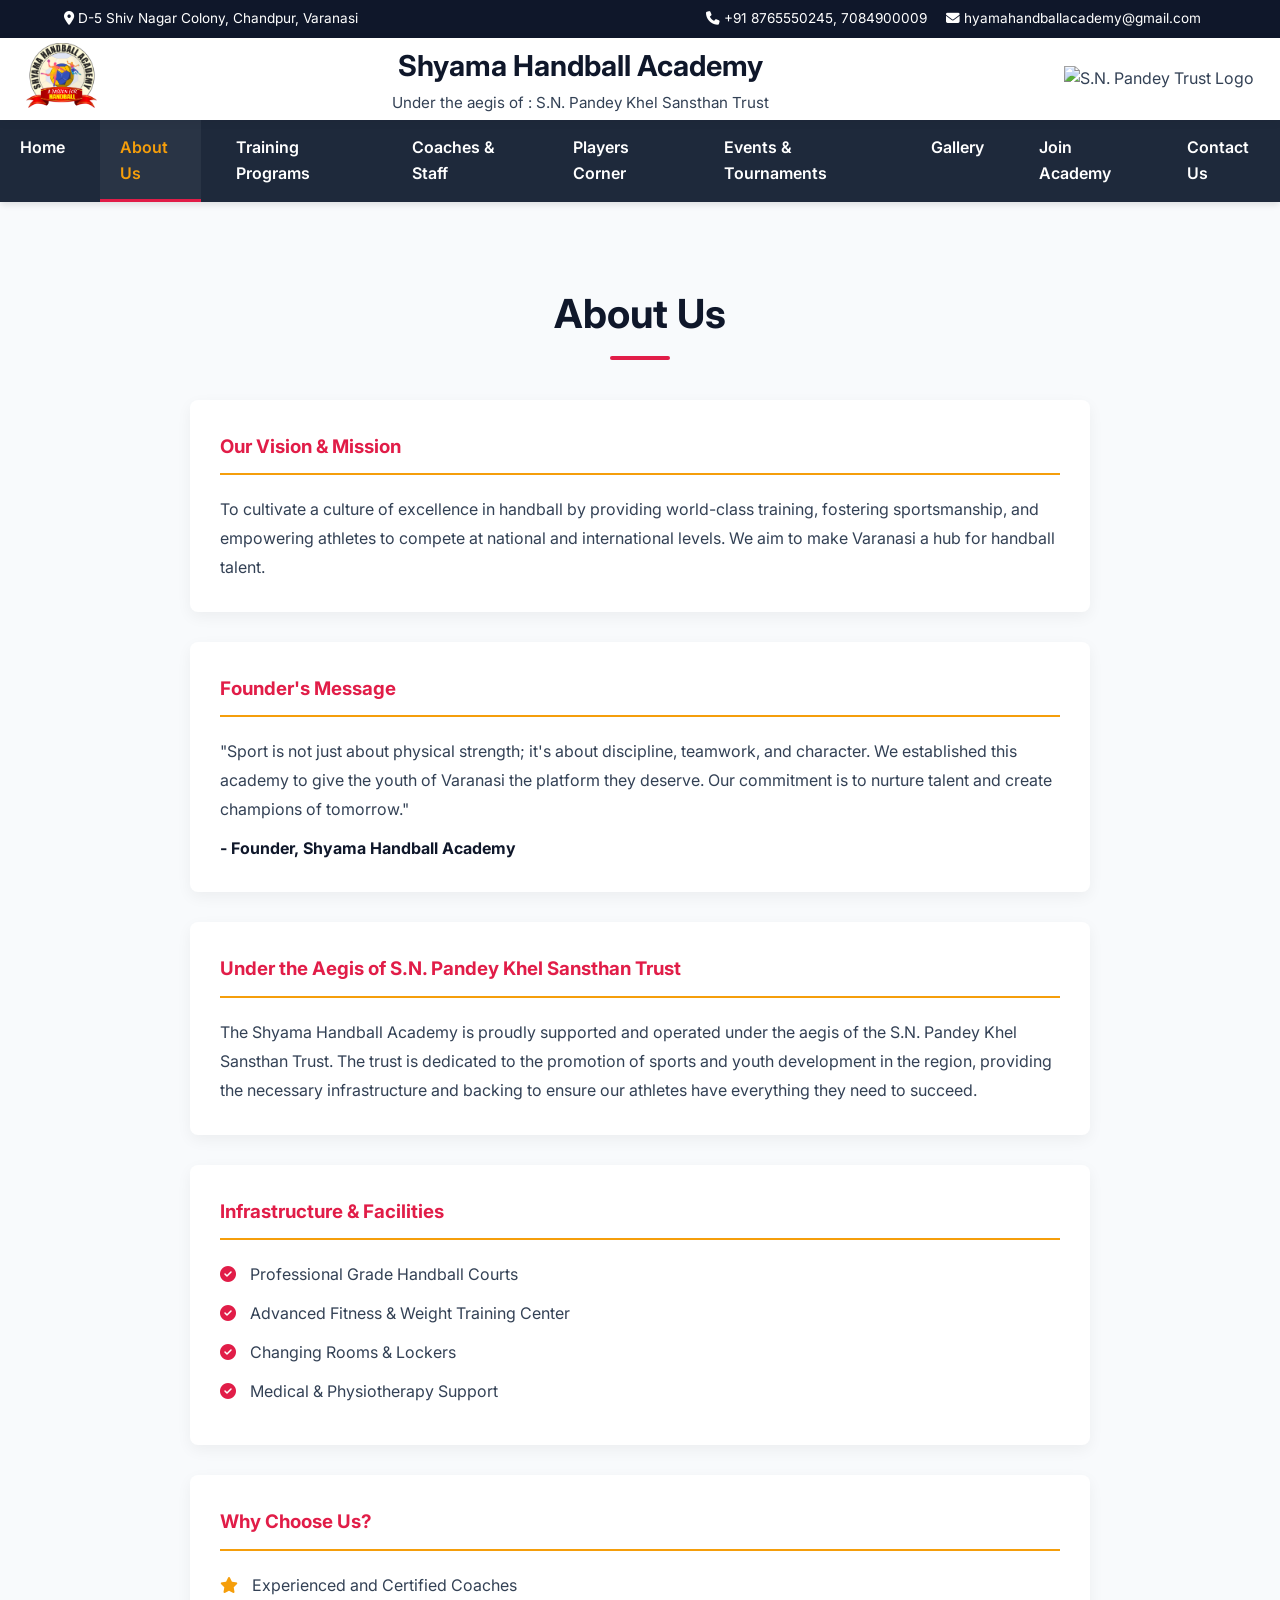
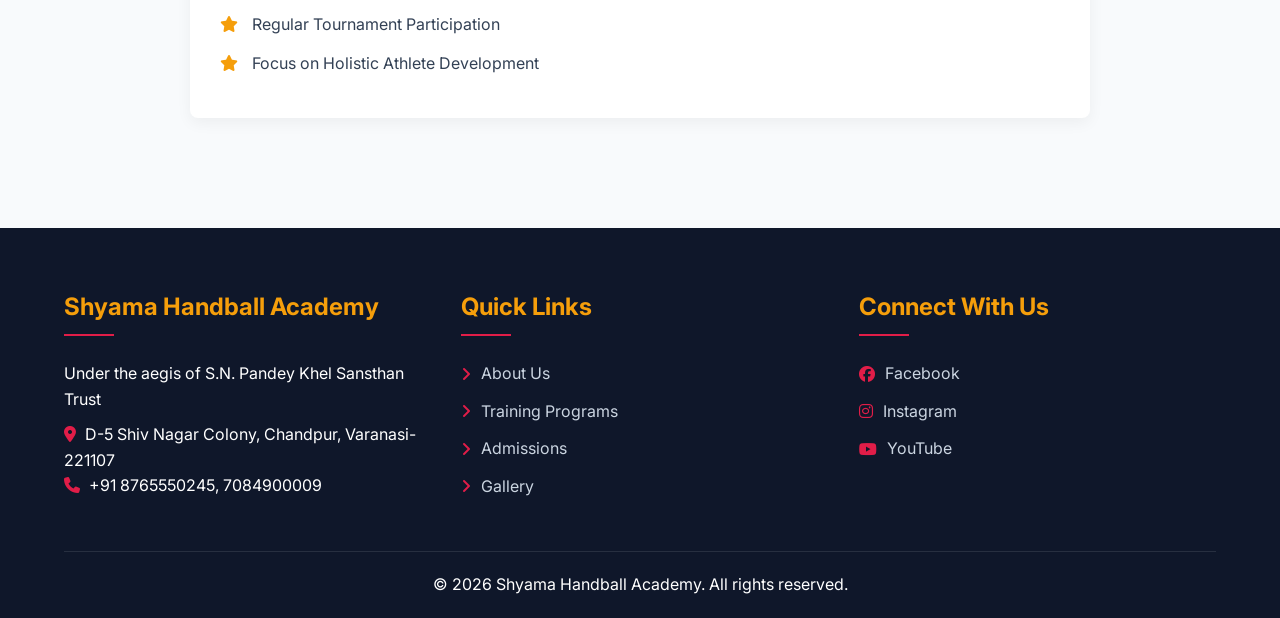
==== about.html @ 95e67dba "first commit" ====
﻿<!DOCTYPE html>
<html lang="en">
<head>
    <meta charset="UTF-8">
    <meta name="viewport" content="width=device-width, initial-scale=1.0">
    <title>Shyama Handball Academy | About Us</title>
    <link rel="stylesheet" href="css/style.css">
    <link rel="stylesheet" href="https://cdnjs.cloudflare.com/ajax/libs/font-awesome/6.4.0/css/all.min.css">
    <link rel="icon" type="image/x-icon" href="favicon.ico">
</head>
<body>
    <!-- Preloader -->
    <div id="preloader"><div class="spinner"></div></div>
    <!-- Top Bar for Contact Info -->
    <div class="top-bar">
        <div class="top-bar-left">
            <span><i class="fas fa-map-marker-alt"></i> D-5 Shiv Nagar Colony, Chandpur, Varanasi</span>
        </div>
        <div class="top-bar-right">
            <span><i class="fas fa-phone"></i> +91 8765550245, 7084900009</span>
            <span><i class="fas fa-envelope"></i> hyamahandballacademy@gmail.com</span>
        </div>
    </div>

    <!-- Header Section -->
    <header class="top-header">
        <div class="logo-left">
            <img src="Shyama Handball Academy.png" alt="Shyama Handball Academy Logo">
        </div>
        <div class="header-center">
            <h1>Shyama Handball Academy</h1>
            <p>Under the aegis of : S.N. Pandey Khel Sansthan Trust</p>
        </div>
        <div class="logo-right">
            <img src="SN Pandey Handball Khel Sansthan Logo (1).png" alt="S.N. Pandey Trust Logo">
        </div>
    </header>

    <!-- Navigation -->
    <nav class="navbar">
        <ul class="nav-links">
            <li><a href="index.html">Home</a></li>
            <li><a href="about.html" class="active">About Us</a></li>
            <li><a href="training.html">Training Programs</a></li>
            <li><a href="coaches.html">Coaches & Staff</a></li>
            <li><a href="players.html">Players Corner</a></li>
            <li><a href="events.html">Events & Tournaments</a></li>
            <li><a href="gallery.html">Gallery</a></li>
            <li><a href="join.html">Join Academy</a></li>
            <li><a href="contact.html">Contact Us</a></li>
        </ul>
    </nav>

    <!-- Page Content -->
    <section class="section">
        <h2 class="section-title">About Us</h2>
        <div class="about-content" style="max-width: 900px; margin: 0 auto; line-height: 1.8;">
            <div class="card" style="margin-bottom: 30px; text-align: left;">
                <h3 style="color: var(--secondary-color); border-bottom: 2px solid var(--accent-color); padding-bottom: 10px; margin-bottom: 20px;">Our Vision & Mission</h3>
                <p>To cultivate a culture of excellence in handball by providing world-class training, fostering sportsmanship, and empowering athletes to compete at national and international levels. We aim to make Varanasi a hub for handball talent.</p>
            </div>
            
            <div class="card" style="margin-bottom: 30px; text-align: left;">
                <h3 style="color: var(--secondary-color); border-bottom: 2px solid var(--accent-color); padding-bottom: 10px; margin-bottom: 20px;">Founder's Message</h3>
                <p>"Sport is not just about physical strength; it's about discipline, teamwork, and character. We established this academy to give the youth of Varanasi the platform they deserve. Our commitment is to nurture talent and create champions of tomorrow."</p>
                <p style="margin-top: 10px; font-weight: bold; color: var(--primary-color);">- Founder, Shyama Handball Academy</p>
            </div>

            <div class="card" style="margin-bottom: 30px; text-align: left;">
                <h3 style="color: var(--secondary-color); border-bottom: 2px solid var(--accent-color); padding-bottom: 10px; margin-bottom: 20px;">Under the Aegis of S.N. Pandey Khel Sansthan Trust</h3>
                <p>The Shyama Handball Academy is proudly supported and operated under the aegis of the S.N. Pandey Khel Sansthan Trust. The trust is dedicated to the promotion of sports and youth development in the region, providing the necessary infrastructure and backing to ensure our athletes have everything they need to succeed.</p>
            </div>

            <div class="card" style="margin-bottom: 30px; text-align: left;">
                <h3 style="color: var(--secondary-color); border-bottom: 2px solid var(--accent-color); padding-bottom: 10px; margin-bottom: 20px;">Infrastructure & Facilities</h3>
                <ul style="list-style-type: none; padding-left: 0;">
                    <li style="margin-bottom: 10px;"><i class="fas fa-check-circle" style="color: var(--secondary-color); margin-right: 10px;"></i> Professional Grade Handball Courts</li>
                    <li style="margin-bottom: 10px;"><i class="fas fa-check-circle" style="color: var(--secondary-color); margin-right: 10px;"></i> Advanced Fitness & Weight Training Center</li>
                    <li style="margin-bottom: 10px;"><i class="fas fa-check-circle" style="color: var(--secondary-color); margin-right: 10px;"></i> Changing Rooms & Lockers</li>
                    <li style="margin-bottom: 10px;"><i class="fas fa-check-circle" style="color: var(--secondary-color); margin-right: 10px;"></i> Medical & Physiotherapy Support</li>
                </ul>
            </div>

            <div class="card" style="margin-bottom: 30px; text-align: left;">
                <h3 style="color: var(--secondary-color); border-bottom: 2px solid var(--accent-color); padding-bottom: 10px; margin-bottom: 20px;">Why Choose Us?</h3>
                <ul style="list-style-type: none; padding-left: 0;">
                    <li style="margin-bottom: 10px;"><i class="fas fa-star" style="color: var(--accent-color); margin-right: 10px;"></i> Experienced and Certified Coaches</li>
                    <li style="margin-bottom: 10px;"><i class="fas fa-star" style="color: var(--accent-color); margin-right: 10px;"></i> Regular Tournament Participation</li>
                    <li style="margin-bottom: 10px;"><i class="fas fa-star" style="color: var(--accent-color); margin-right: 10px;"></i> Focus on Holistic Athlete Development</li>
                </ul>
            </div>
        </div>
    </section>

    <!-- Footer -->
    <footer>
        <div class="footer-content">
            <div class="footer-col">
                <h4>Shyama Handball Academy</h4>
                <p style="margin-bottom: 10px;">Under the aegis of S.N. Pandey Khel Sansthan Trust</p>
                <p><i class="fas fa-map-marker-alt" style="margin-right: 5px; color: var(--secondary-color);"></i> D-5 Shiv Nagar Colony, Chandpur, Varanasi-221107</p>
                <p><i class="fas fa-phone" style="margin-right: 5px; color: var(--secondary-color);"></i> +91 8765550245, 7084900009</p>
            </div>
            <div class="footer-col">
                <h4>Quick Links</h4>
                <ul>
                    <li><a href="about.html"><i class="fas fa-angle-right"></i> About Us</a></li>
                    <li><a href="training.html"><i class="fas fa-angle-right"></i> Training Programs</a></li>
                    <li><a href="join.html"><i class="fas fa-angle-right"></i> Admissions</a></li>
                    <li><a href="gallery.html"><i class="fas fa-angle-right"></i> Gallery</a></li>
                </ul>
            </div>
            <div class="footer-col">
                <h4>Connect With Us</h4>
                <ul>
                    <li><a href="#"><i class="fab fa-facebook"></i> Facebook</a></li>
                    <li><a href="#"><i class="fab fa-instagram"></i> Instagram</a></li>
                    <li><a href="#"><i class="fab fa-youtube"></i> YouTube</a></li>
                </ul>
            </div>
        </div>
        <div class="footer-bottom">
            <p>&copy; 2026 Shyama Handball Academy. All rights reserved.</p>
        </div>
    </footer>

    <script src="js/main.js"></script>
</body>
</html>
---- css/style.css ----
@import url('https://fonts.googleapis.com/css2?family=Inter:wght@300;400;600;700&display=swap');

:root {
    --primary-color: #0f172a; /* Deep Blue */
    --secondary-color: #e11d48; /* Energetic Red */
    --accent-color: #f59e0b; /* Orange/Yellow accent */
    --text-color: #334155;
    --light-bg: #f8fafc;
    --white: #ffffff;
    --border-radius: 8px;
    --transition: all 0.3s ease;
}

* {
    margin: 0;
    padding: 0;
    box-sizing: border-box;
}

body, html {
    font-family: 'Inter', sans-serif;
    color: var(--text-color);
    background-color: var(--light-bg);
    line-height: 1.6;
    overflow-x: clip; /* clip prevents horizontal scroll but doesn't break position: sticky! */
    width: 100%;
}

a {
    text-decoration: none;
    color: inherit;
    transition: var(--transition);
}

ul {
    list-style: none;
}

/* Preloader */
#preloader {
    position: fixed;
    top: 0;
    left: 0;
    width: 100%;
    height: 100%;
    background-color: var(--white);
    z-index: 999999;
    display: flex;
    justify-content: center;
    align-items: center;
    transition: opacity 0.5s ease, visibility 0.5s ease;
}

.spinner {
    width: 50px;
    height: 50px;
    border: 5px solid rgba(15, 23, 42, 0.1);
    border-left-color: var(--secondary-color);
    border-radius: 50%;
    animation: spin 1s linear infinite;
}

@keyframes spin {
    to { transform: rotate(360deg); }
}

body.loaded #preloader {
    opacity: 0;
    visibility: hidden;
}

/* Top Bar */
.top-bar {
    background-color: var(--primary-color);
    color: var(--white);
    padding: 8px 5%;
    display: flex;
    justify-content: space-between;
    font-size: 0.85rem;
}

.top-bar-left span, .top-bar-right span {
    margin-right: 15px;
}

/* Header Styles */
.top-header {
    background-color: var(--white);
    padding: 5px 2%;
    display: flex;
    justify-content: space-between;
    align-items: center;
    box-shadow: 0 2px 10px rgba(0,0,0,0.05);
    position: sticky;
    top: 0;
    z-index: 1002;
}

.logo-left img, .logo-right img {
    height: 65px;
    width: auto;
    object-fit: contain;
}

.header-center {
    text-align: center;
    flex-grow: 1;
    padding: 0 10px;
}

.header-center h1 {
    color: var(--primary-color);
    font-size: 1.8rem;
    margin-bottom: 2px;
    font-weight: 700;
}

.header-center p {
    color: var(--text-color);
    font-size: 0.95rem;
    font-weight: 400;
}

/* Navigation */
.navbar {
    background-color: #1e293b;
    position: sticky;
    top: var(--header-height, 75px);
    z-index: 1001;
    box-shadow: 0 4px 6px -1px rgba(0, 0, 0, 0.1);
}

.nav-links {
    display: flex;
    justify-content: center;
    gap: 15px;
    padding: 0;
    margin: 0;
}

.nav-links li {
    list-style: none;
}

.nav-links li a {
    display: block;
    color: var(--white);
    font-weight: 600;
    padding: 15px 20px;
    border-radius: 0;
    position: relative;
}

.nav-links li a::after {
    content: '';
    position: absolute;
    width: 0;
    height: 3px;
    bottom: 0;
    left: 0;
    background-color: var(--secondary-color);
    transition: width 0.3s ease;
}

.nav-links li a:hover::after, .nav-links li a.active::after {
    width: 100%;
}

.nav-links li a:hover, .nav-links li a.active {
    background-color: rgba(255,255,255,0.05);
    color: var(--accent-color);
}

/* Mobile Menu Toggle */
.mobile-menu-btn {
    display: none;
    color: white;
    font-size: 1.5rem;
    cursor: pointer;
    padding: 15px;
}

.close-menu {
    display: none;
}

/* Menu Overlay */
.menu-overlay {
    position: fixed;
    top: 0;
    left: 0;
    width: 100%;
    height: 100vh;
    background-color: rgba(0, 0, 0, 0.6);
    z-index: 1001; /* Above top-header, below navbar */
    opacity: 0;
    visibility: hidden;
    transition: all 0.3s ease;
    backdrop-filter: blur(3px);
}

.menu-overlay.active {
    opacity: 1;
    visibility: visible;
}

/* Hero Section */
/* Hero Section */
.hero {
    min-height: 70vh;
    background: linear-gradient(rgba(15, 23, 42, 0.8), rgba(15, 23, 42, 0.8)), url('../assets/hero_banner_wide.png');
    background-position: center center;
    background-size: cover;
    background-repeat: no-repeat;
    display: flex;
    align-items: center;
    justify-content: center;
    text-align: center;
    color: var(--white);
    padding: 60px 2%;
}

.hero-content {
    max-width: 800px;
    animation: fadeInUp 1s ease;
}

.hero-content h2 {
    font-size: 3.5rem;
    font-weight: 800;
    margin-bottom: 20px;
    letter-spacing: -1px;
    line-height: 1.2;
}

.hero-content p {
    font-size: 1.2rem;
    margin-bottom: 30px;
    opacity: 0.9;
}

.btn {
    display: inline-block;
    padding: 12px 30px;
    background-color: var(--secondary-color);
    color: var(--white);
    border-radius: 50px;
    font-weight: 600;
    text-transform: uppercase;
    letter-spacing: 1px;
    box-shadow: 0 4px 15px rgba(225, 29, 72, 0.4);
    animation: fadeInUp 1.4s ease;
}

.btn:hover {
    background-color: #be123c;
    transform: translateY(-3px);
    box-shadow: 0 6px 20px rgba(225, 29, 72, 0.6);
}

/* Sections General */
.section {
    padding: 80px 5%;
}

.section-title {
    text-align: center;
    font-size: 2.5rem;
    color: var(--primary-color);
    margin-bottom: 40px;
    position: relative;
}

.section-title::after {
    content: '';
    display: block;
    width: 60px;
    height: 4px;
    background-color: var(--secondary-color);
    margin: 10px auto 0;
    border-radius: 2px;
}

/* Grid Layouts */
.grid-3 {
    display: grid;
    grid-template-columns: repeat(auto-fit, minmax(300px, 1fr));
    gap: 30px;
}

/* Cards */
.card {
    background: var(--white);
    padding: 30px;
    border-radius: var(--border-radius);
    box-shadow: 0 5px 15px rgba(0,0,0,0.05);
    text-align: center;
    transition: var(--transition);
}

.card:hover {
    transform: translateY(-10px);
    box-shadow: 0 15px 30px rgba(0,0,0,0.1);
}

.card-icon {
    font-size: 3rem;
    color: var(--secondary-color);
    margin-bottom: 20px;
}

.card h3 {
    color: var(--primary-color);
    margin-bottom: 15px;
}

/* Image Cards (for Training & Achievements) */
.card-image-container {
    width: 100%;
    height: 200px;
    overflow: hidden;
    border-radius: 10px;
    margin-bottom: 20px;
}
.card-img {
    width: 100%;
    height: 100%;
    object-fit: cover;
    transition: transform 0.3s ease;
}
.card:hover .card-img {
    transform: scale(1.05);
}

/* Coaches Section */
.coach-card {
    background: var(--white);
    border-radius: 15px;
    padding: 30px;
    text-align: center;
    box-shadow: 0 10px 30px rgba(0,0,0,0.05);
    transition: transform 0.3s ease;
}
.coach-card:hover {
    transform: translateY(-10px);
}
.coach-img {
    width: 120px;
    height: 120px;
    border-radius: 50%;
    object-fit: cover;
    margin: 0 auto 20px;
    border: 3px solid var(--secondary-color);
}
.coach-card h3 {
    margin-bottom: 5px;
    color: var(--primary-color);
}
.coach-card p.role {
    color: var(--secondary-color);
    font-weight: 600;
    margin-bottom: 15px;
}

/* Carousel Wrapper & Buttons */
.carousel-wrapper {
    position: relative;
    max-width: 1200px;
    margin: 0 auto;
}
.carousel-btn {
    position: absolute;
    top: 50%;
    transform: translateY(-50%);
    background: #0f172a;
    color: white;
    border: none;
    width: 35px;
    height: 35px;
    border-radius: 50%;
    font-size: 1rem;
    cursor: pointer;
    z-index: 10;
    box-shadow: 0 4px 10px rgba(0,0,0,0.5);
    display: flex;
    align-items: center;
    justify-content: center;
    transition: background 0.3s ease;
}
.carousel-btn:hover {
    background: var(--primary-color);
}
.left-btn { left: -10px; }
.right-btn { right: -10px; }

/* Scroll Snap Sliders (Gallery & Testimonials) */
.slider-container {
    display: flex;
    overflow-x: auto;
    scroll-snap-type: x mandatory;
    gap: 20px;
    padding: 20px 5px 20px;
    scrollbar-width: none; /* Hide standard scrollbar */
    scroll-behavior: smooth;
}
.slider-container::-webkit-scrollbar {
    display: none;
}

/* Carousel Dots indicator */
.carousel-dots {
    display: flex;
    justify-content: center;
    gap: 10px;
    margin-top: 15px;
}
.dot {
    width: 30px;
    height: 6px;
    background: rgba(15, 23, 42, 0.2);
    border-radius: 3px;
    cursor: pointer;
    transition: background 0.3s ease, transform 0.2s ease;
}
.dot:hover {
    background: rgba(15, 23, 42, 0.5);
}
.dot.active {
    background: var(--secondary-color);
    transform: scaleY(1.2);
}

.gallery-item {
    flex: 0 0 80%;
    max-width: 400px;
    scroll-snap-align: center;
    border-radius: 15px;
    overflow: hidden;
    box-shadow: 0 10px 20px rgba(0,0,0,0.1);
    position: relative;
}
.gallery-item img {
    width: 100%;
    height: 250px;
    object-fit: cover;
    display: block;
    transition: transform 0.3s ease;
}
.gallery-item:hover img {
    transform: scale(1.05);
}
.gallery-caption {
    position: absolute;
    bottom: 0;
    left: 0;
    width: 100%;
    background: linear-gradient(transparent, rgba(15,23,42,0.9));
    color: white;
    padding: 30px 20px 20px;
    font-size: 1.5rem;
    font-weight: bold;
    text-align: center;
}

.testimonial-card {
    flex: 0 0 85%;
    max-width: 450px;
    scroll-snap-align: center;
    background: rgba(255,255,255,0.05);
    border: 1px solid rgba(255,255,255,0.1);
    border-radius: 15px;
    padding: 30px;
    text-align: left;
    backdrop-filter: blur(10px);
}
.testimonial-header {
    display: flex;
    align-items: center;
    gap: 15px;
    margin-bottom: 20px;
}
.testimonial-img {
    width: 60px;
    height: 60px;
    border-radius: 50%;
    object-fit: cover;
    border: 2px solid var(--accent-color);
}
.testimonial-author h4 {
    color: var(--accent-color);
    margin: 0;
    font-size: 1.1rem;
}
.testimonial-author span {
    color: #cbd5e1;
    font-size: 0.9rem;
}
.testimonial-card p {
    font-style: italic;
    color: var(--white);
    line-height: 1.6;
}

/* Footer */
footer {
    background-color: var(--primary-color);
    color: var(--white);
    padding: 60px 5% 20px;
    position: relative;
    overflow: hidden;
}

.footer-content {
    display: grid;
    grid-template-columns: repeat(auto-fit, minmax(250px, 1fr));
    gap: 40px;
    margin-bottom: 40px;
    position: relative;
    z-index: 2;
}

.footer-col h4 {
    font-size: 1.5rem;
    margin-bottom: 25px;
    color: var(--accent-color);
    position: relative;
    padding-bottom: 10px;
}

.footer-col h4::after {
    content: '';
    position: absolute;
    left: 0;
    bottom: 0;
    width: 50px;
    height: 2px;
    background-color: var(--secondary-color);
}

.footer-col ul li {
    margin-bottom: 12px;
    transition: transform 0.3s ease;
}

.footer-col ul li:hover {
    transform: translateX(5px);
}

.footer-col ul li a {
    color: #cbd5e1;
    display: flex;
    align-items: center;
}

.footer-col ul li a i {
    margin-right: 10px;
    color: var(--secondary-color);
}

.footer-col ul li a:hover {
    color: var(--white);
}

.footer-bottom {
    text-align: center;
    padding-top: 20px;
    border-top: 1px solid rgba(255,255,255,0.1);
    position: relative;
    z-index: 2;
}

/* Sponsors Section */
.sponsors-section {
    background-color: var(--white);
    text-align: center;
}
.sponsors-grid {
    display: flex;
    justify-content: center;
    align-items: center;
    flex-wrap: wrap;
    gap: 50px;
    margin-top: 20px;
}
.sponsor-logo {
    opacity: 0.5;
    transition: all 0.3s ease;
    filter: grayscale(100%);
    cursor: pointer;
}
.sponsor-logo:hover {
    opacity: 1;
    filter: grayscale(0%);
    transform: scale(1.1);
}
.logo-text {
    font-size: 2.2rem;
    font-weight: 900;
    color: #64748b;
    letter-spacing: 2px;
    text-transform: uppercase;
}
.logo-text.kempa { font-family: 'Arial Black', sans-serif; }
.logo-text.molten { font-family: 'Arial', sans-serif; letter-spacing: 0px; text-transform: lowercase; font-weight: bold; }
.logo-text.hummel { font-family: 'Trebuchet MS', sans-serif; letter-spacing: 1px; }
.logo-text.asics { font-family: 'Impact', sans-serif; font-style: italic; letter-spacing: 3px; }
.logo-text.decathlon { font-family: 'Arial', sans-serif; font-weight: 900; letter-spacing: -1px; }

/* Animations */
@keyframes fadeInUp {
    from {
        opacity: 0;
        transform: translateY(30px);
    }
    to {
        opacity: 1;
        transform: translateY(0);
    }
}

/* Responsive */
@media (max-width: 992px) {
    .top-bar {
        flex-direction: column;
        align-items: center;
        text-align: center;
        gap: 5px;
    }
    
    .hero-container {
        flex-direction: column;
        text-align: center;
    }
    
    .hero-text {
        text-align: center;
    }
    
    .hero-text h2 {
        font-size: 2.5rem;
    }
}

@media (max-width: 768px) {
    .top-header {
        flex-direction: row;
        align-items: center;
        padding: 5px 2%;
    }
    .header-center {
        margin: 0;
        padding: 0 5px;
    }
    .header-center h1 {
        font-size: 1.1rem;
    }
    .header-center p {
        font-size: 0.75rem;
    }
    .logo-left img, .logo-right img {
        height: 40px;
    }
    .navbar {
        display: flex;
        justify-content: flex-end;
    }
    .mobile-menu-btn {
        display: block;
    }
    .nav-links {
        position: fixed; /* Fixed relative to viewport to avoid scroll */
        top: 0;
        right: -280px; /* Match width to hide */
        left: auto;
        width: 280px; /* Slightly wider for better touch targets */
        height: 100vh;
        background-color: var(--primary-color);
        flex-direction: column;
        justify-content: flex-start;
        padding-top: 70px; /* Space for close button */
        padding-bottom: 20px;
        transition: right 0.4s cubic-bezier(0.4, 0, 0.2, 1); /* Smoother slide */
        z-index: 10000; /* Highest z-index */
        box-shadow: -5px 0 20px rgba(0,0,0,0.5);
        overflow-y: auto;
    }
    .nav-links.active {
        right: 0;
    }
    .nav-links li a {
        padding: 15px 30px;
        border-bottom: 1px solid rgba(255,255,255,0.05);
    }
    /* Close button for mobile menu */
    .close-menu {
        position: absolute;
        top: 15px;
        right: 20px;
        color: white;
        font-size: 2rem;
        cursor: pointer;
        display: block;
    }
    .hero-content h2 {
        font-size: 2.5rem;
    }
}
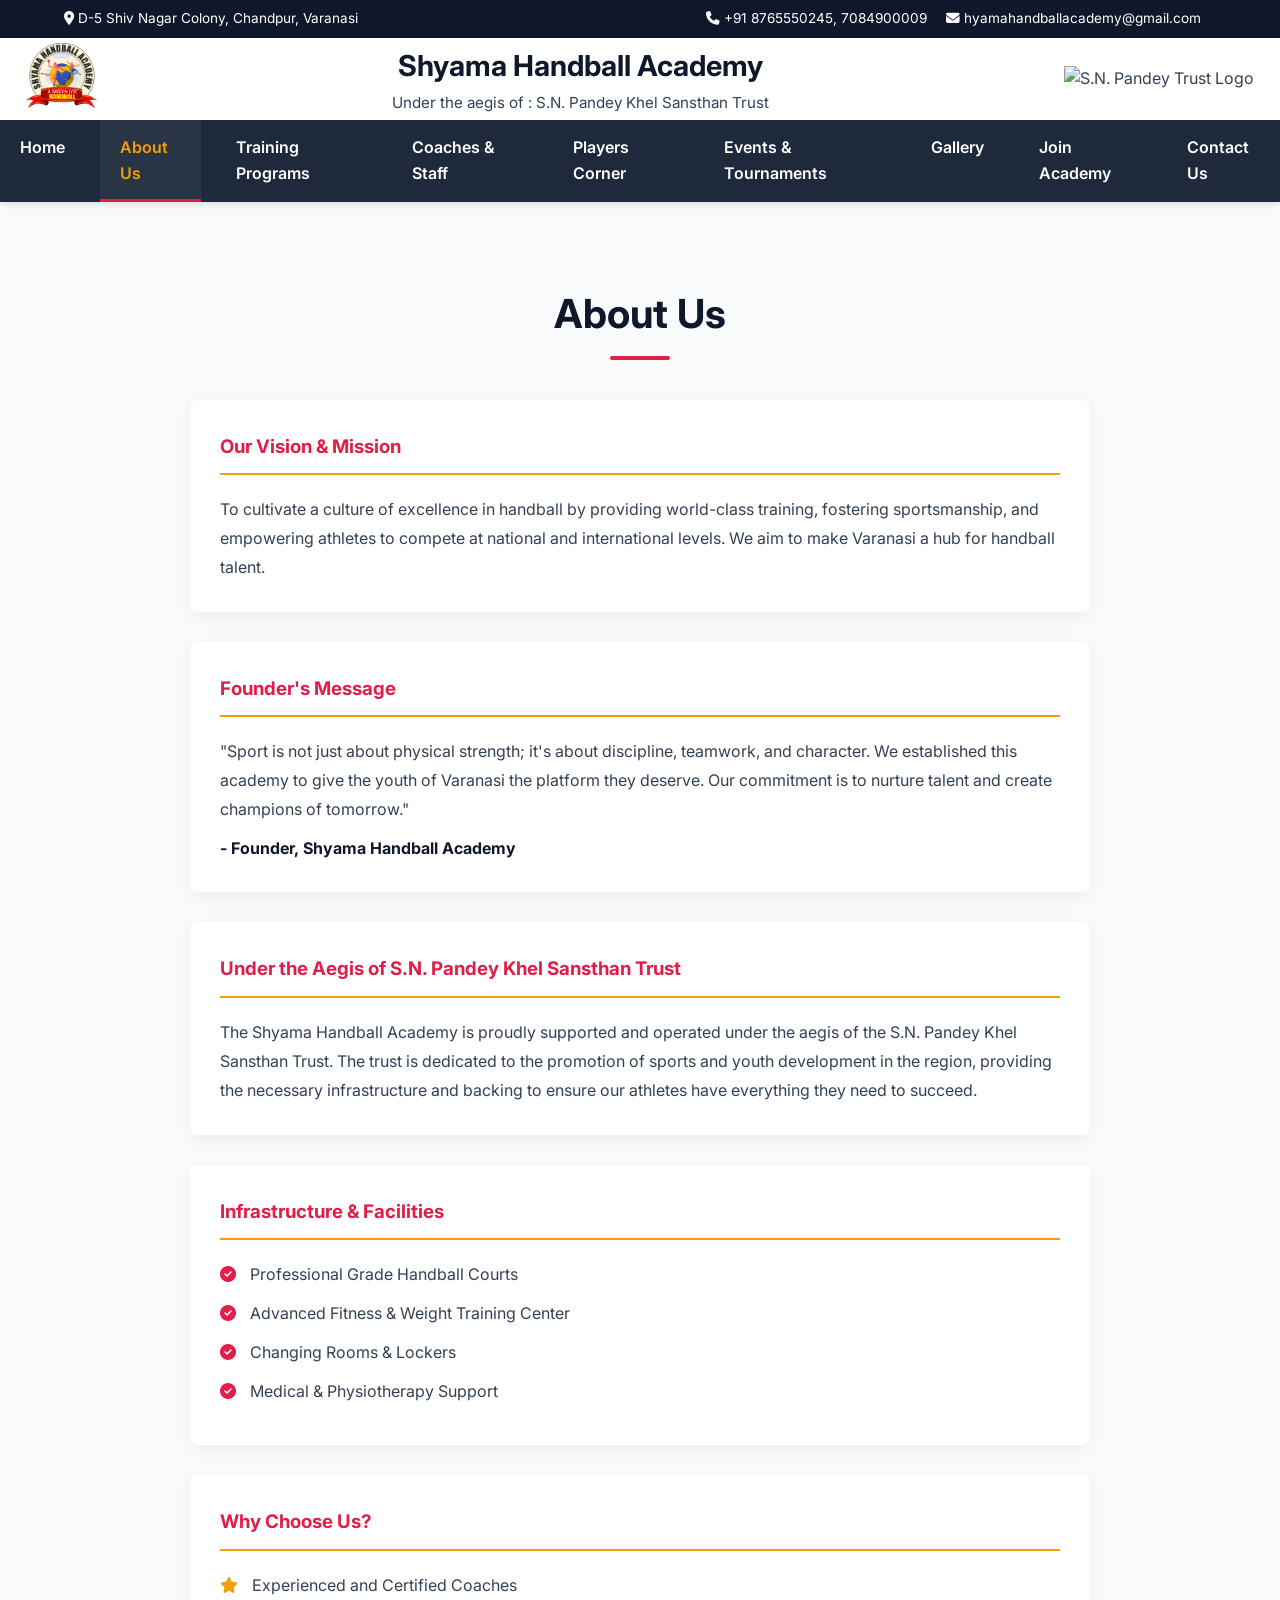
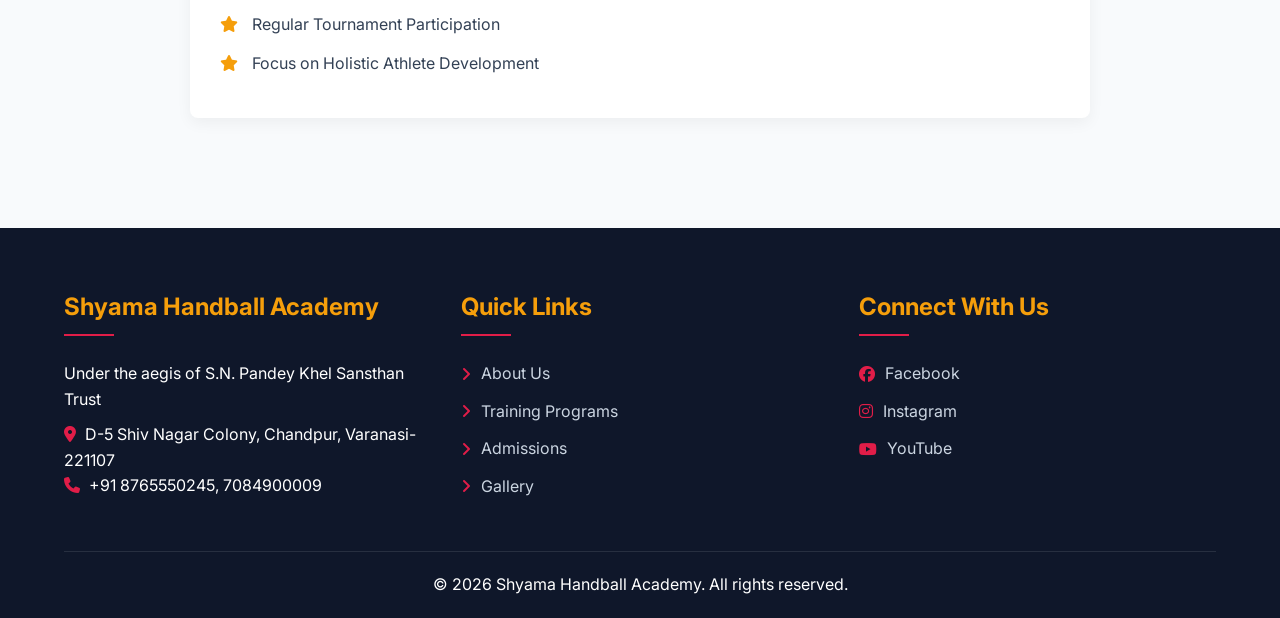
==== commit 8121b0a1: "Finalized premium mobile UI styling, fixed iOS scrolling bugs, and cache-busted all HTML pages" ====
--- a/about.html
+++ b/about.html
@@ -1,10 +1,10 @@
-﻿<!DOCTYPE html>
+<!DOCTYPE html>
 <html lang="en">
 <head>
     <meta charset="UTF-8">
     <meta name="viewport" content="width=device-width, initial-scale=1.0">
     <title>Shyama Handball Academy | About Us</title>
-    <link rel="stylesheet" href="css/style.css">
+    <link rel="stylesheet" href="css/style.css?v=2">
     <link rel="stylesheet" href="https://cdnjs.cloudflare.com/ajax/libs/font-awesome/6.4.0/css/all.min.css">
     <link rel="icon" type="image/x-icon" href="favicon.ico">
 </head>
@@ -124,7 +124,8 @@
         </div>
     </footer>
 
-    <script src="js/main.js"></script>
+    <script src="js/main.js?v=2"></script>
 </body>
 </html>
 
+
--- a/css/style.css
+++ b/css/style.css
@@ -93,7 +93,7 @@
     box-shadow: 0 2px 10px rgba(0,0,0,0.05);
     position: sticky;
     top: 0;
-    z-index: 1002;
+    z-index: 1001;
 }
 
 .logo-left img, .logo-right img {
@@ -126,7 +126,7 @@
     background-color: #1e293b;
     position: sticky;
     top: var(--header-height, 75px);
-    z-index: 1001;
+    z-index: 1002;
     box-shadow: 0 4px 6px -1px rgba(0, 0, 0, 0.1);
 }
 
@@ -162,13 +162,24 @@
     transition: width 0.3s ease;
 }
 
-.nav-links li a:hover::after, .nav-links li a.active::after {
+.nav-links li a.active::after {
     width: 100%;
 }
 
-.nav-links li a:hover, .nav-links li a.active {
+.nav-links li a.active {
     background-color: rgba(255,255,255,0.05);
     color: var(--accent-color);
+}
+
+@media (hover: hover) {
+    .nav-links li a:hover::after {
+        width: 100%;
+    }
+
+    .nav-links li a:hover {
+        background-color: rgba(255,255,255,0.05);
+        color: var(--accent-color);
+    }
 }
 
 /* Mobile Menu Toggle */
@@ -192,11 +203,10 @@
     width: 100%;
     height: 100vh;
     background-color: rgba(0, 0, 0, 0.6);
-    z-index: 1001; /* Above top-header, below navbar */
+    z-index: 9999; /* Higher than top-header to dim it */
     opacity: 0;
     visibility: hidden;
     transition: all 0.3s ease;
-    backdrop-filter: blur(3px);
 }
 
 .menu-overlay.active {
@@ -433,7 +443,7 @@
 .gallery-item {
     flex: 0 0 80%;
     max-width: 400px;
-    scroll-snap-align: center;
+    scroll-snap-align: start;
     border-radius: 15px;
     overflow: hidden;
     box-shadow: 0 10px 20px rgba(0,0,0,0.1);
@@ -463,9 +473,9 @@
 }
 
 .testimonial-card {
-    flex: 0 0 85%;
-    max-width: 450px;
-    scroll-snap-align: center;
+    flex: 0 0 calc(50% - 10px);
+    max-width: none;
+    scroll-snap-align: start;
     background: rgba(255,255,255,0.05);
     border: 1px solid rgba(255,255,255,0.1);
     border-radius: 15px;
@@ -618,6 +628,11 @@
     }
 }
 
+/* Hide mobile elements on desktop */
+.sidebar-header {
+    display: none;
+}
+
 /* Responsive */
 @media (max-width: 992px) {
     .top-bar {
@@ -666,40 +681,38 @@
     }
     .mobile-menu-btn {
         display: block;
+        position: relative;
+        z-index: 10001; /* Above nav-links */
     }
     .nav-links {
-        position: fixed; /* Fixed relative to viewport to avoid scroll */
-        top: 0;
-        right: -280px; /* Match width to hide */
-        left: auto;
-        width: 280px; /* Slightly wider for better touch targets */
-        height: 100vh;
+        position: absolute; /* Relative to the navbar */
+        top: 0; /* Align perfectly with navbar top */
+        left: 0;
+        right: 0;
+        width: 100%; 
+        max-height: 0; /* Hidden by default */
+        overflow: hidden; /* Prevent content from showing when closed */
         background-color: var(--primary-color);
         flex-direction: column;
         justify-content: flex-start;
-        padding-top: 70px; /* Space for close button */
-        padding-bottom: 20px;
-        transition: right 0.4s cubic-bezier(0.4, 0, 0.2, 1); /* Smoother slide */
-        z-index: 10000; /* Highest z-index */
-        box-shadow: -5px 0 20px rgba(0,0,0,0.5);
-        overflow-y: auto;
+        padding-top: 0;
+        padding-bottom: 0; /* No padding when closed */
+        transition: max-height 0.4s ease-in-out, padding 0.4s ease-in-out; /* Smooth slide down */
+        z-index: 10000;
+        box-shadow: 0 10px 20px rgba(0,0,0,0.5);
     }
     .nav-links.active {
-        right: 0;
+        max-height: calc(100vh - 50px); /* Exactly fill the viewport below the header */
+        overflow-y: auto; /* Scrollable inside */
+        -webkit-overflow-scrolling: touch; /* Fix iOS scrolling freeze bug */
     }
     .nav-links li a {
-        padding: 15px 30px;
+        padding: 12px 20px; /* Reduced padding so all items fit on the screen without scrolling */
         border-bottom: 1px solid rgba(255,255,255,0.05);
     }
-    /* Close button for mobile menu */
+    /* Removed .sidebar-header and .sidebar-contact styling as it's no longer injected */
     .close-menu {
-        position: absolute;
-        top: 15px;
-        right: 20px;
-        color: white;
-        font-size: 2rem;
-        cursor: pointer;
-        display: block;
+        display: none !important;
     }
     .hero-content h2 {
         font-size: 2.5rem;
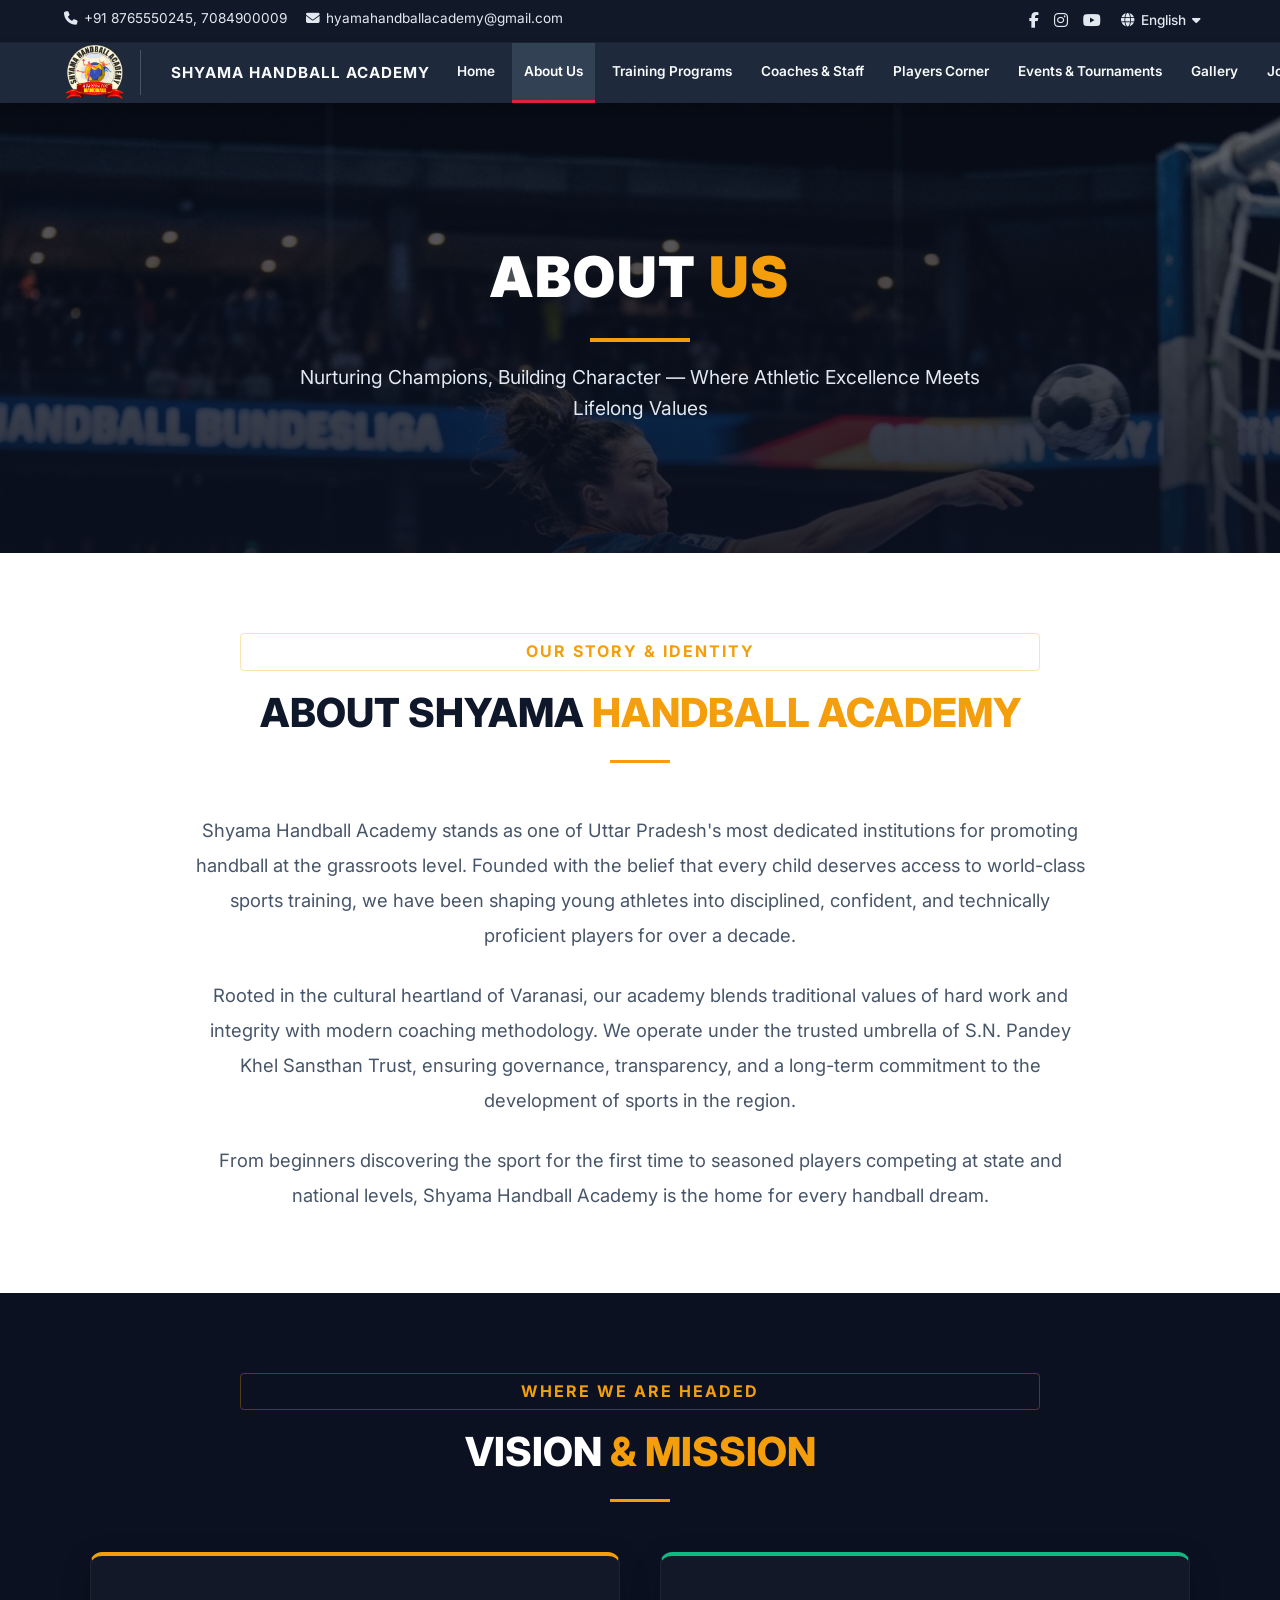
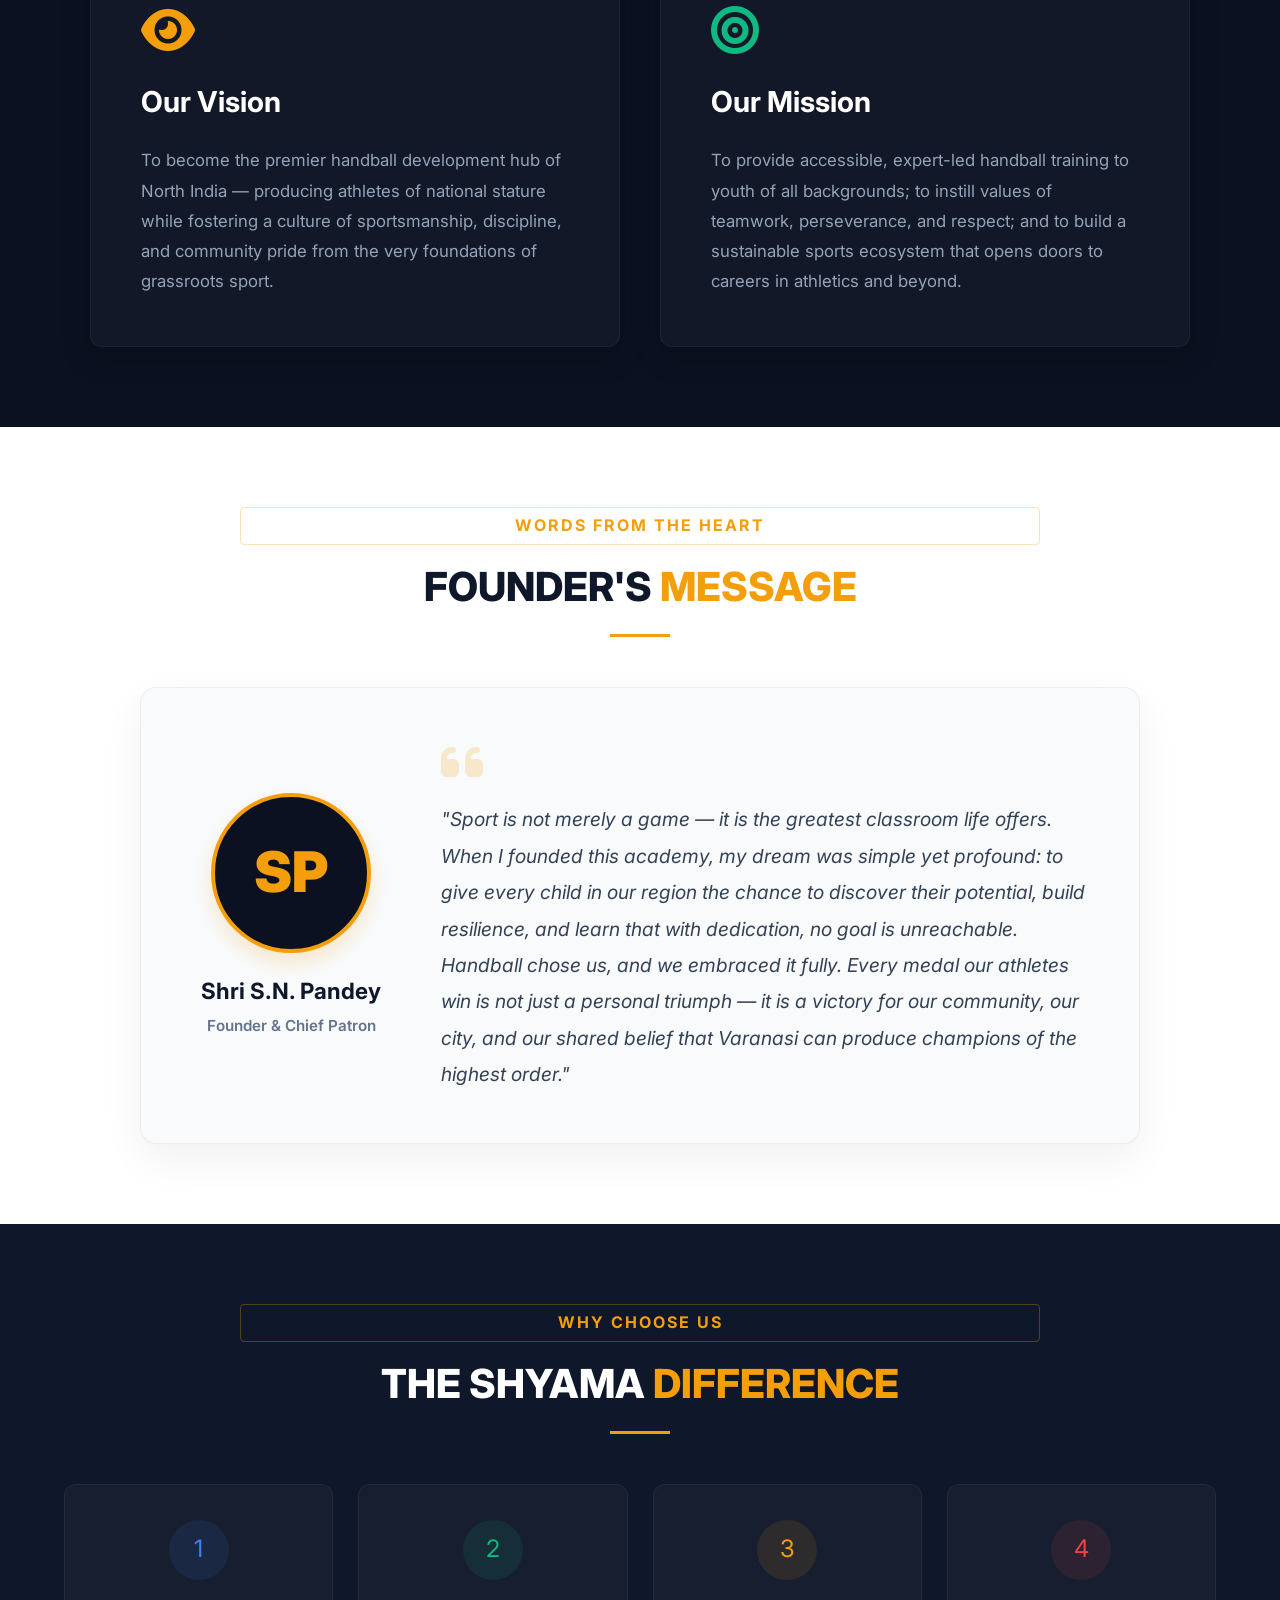
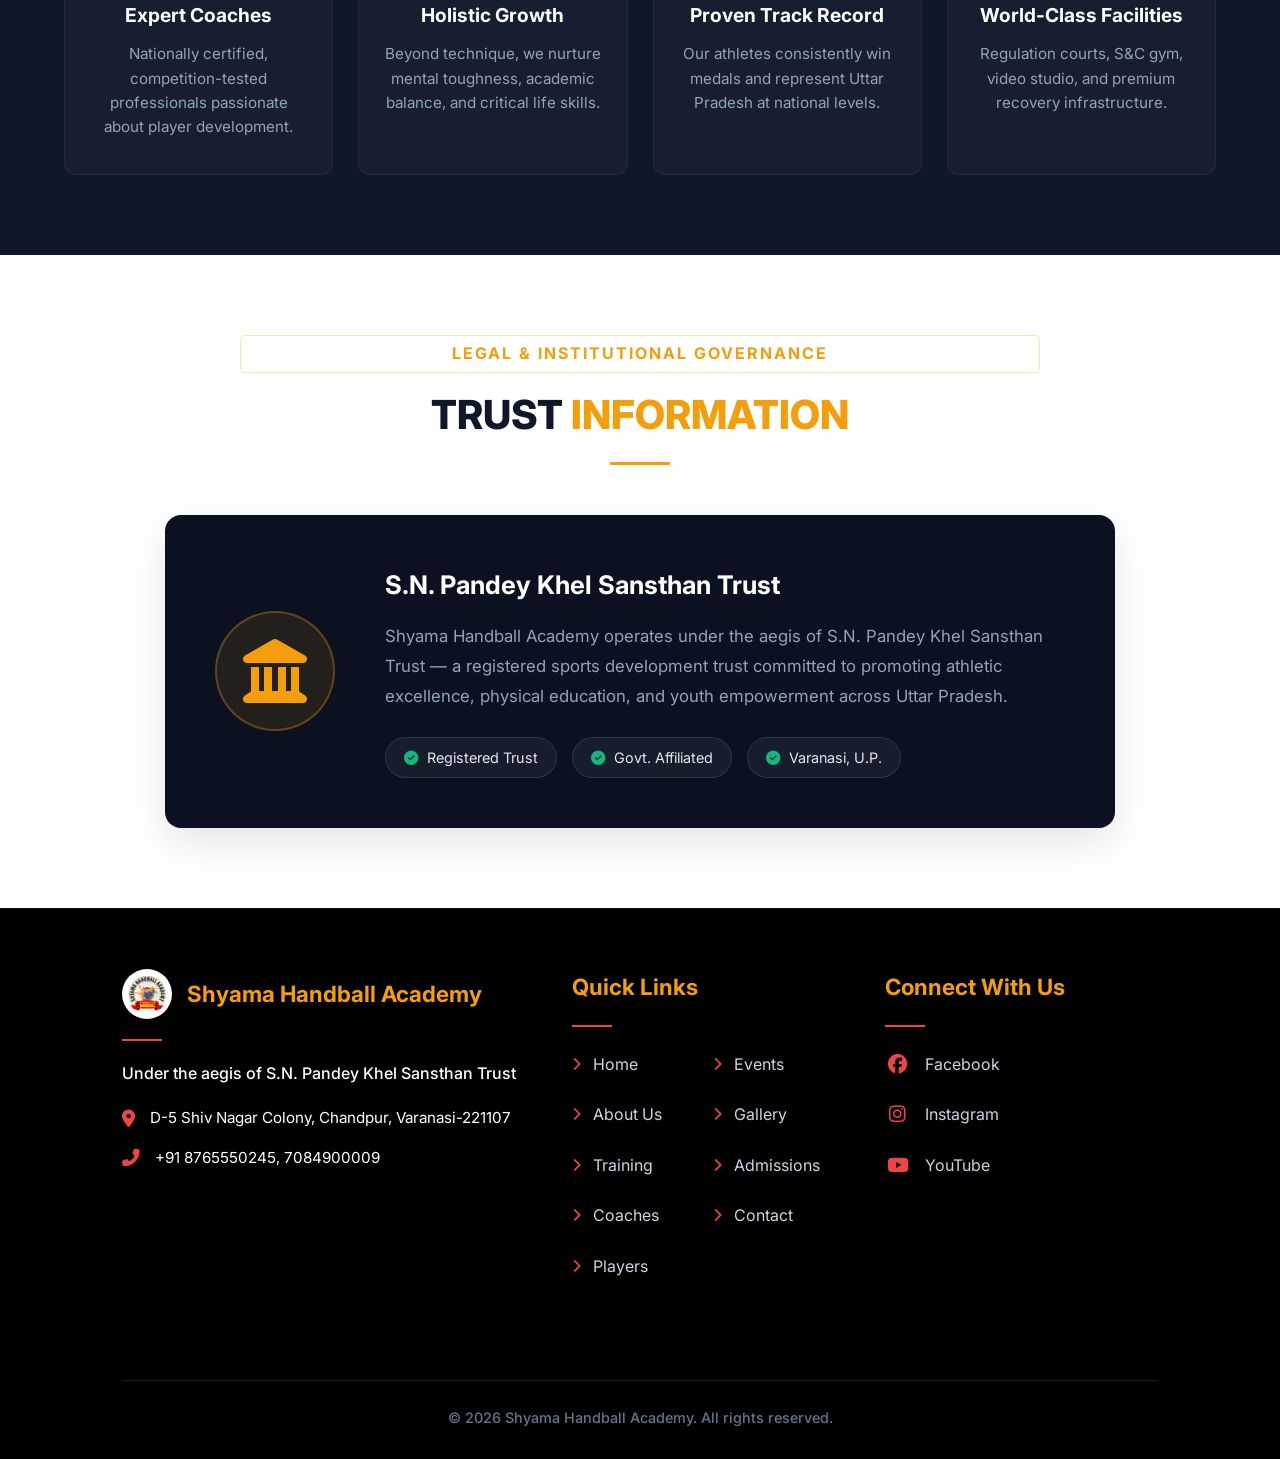
==== commit cb6af6db: "Update UI, logic and functionality" ====
--- a/about.html
+++ b/about.html
@@ -4,40 +4,36 @@
     <meta charset="UTF-8">
     <meta name="viewport" content="width=device-width, initial-scale=1.0">
     <title>Shyama Handball Academy | About Us</title>
-    <link rel="stylesheet" href="css/style.css?v=2">
+    <meta name="description" content="Learn about Shyama Handball Academy, our vision, mission, and the legacy of S.N. Pandey Khel Sansthan Trust.">
+    <link rel="stylesheet" href="css/style.css?v=5">
     <link rel="stylesheet" href="https://cdnjs.cloudflare.com/ajax/libs/font-awesome/6.4.0/css/all.min.css">
     <link rel="icon" type="image/x-icon" href="favicon.ico">
 </head>
 <body>
     <!-- Preloader -->
     <div id="preloader"><div class="spinner"></div></div>
-    <!-- Top Bar for Contact Info -->
+
+    <!-- Top Bar -->
     <div class="top-bar">
         <div class="top-bar-left">
-            <span><i class="fas fa-map-marker-alt"></i> D-5 Shiv Nagar Colony, Chandpur, Varanasi</span>
-        </div>
-        <div class="top-bar-right">
             <span><i class="fas fa-phone"></i> +91 8765550245, 7084900009</span>
             <span><i class="fas fa-envelope"></i> hyamahandballacademy@gmail.com</span>
         </div>
+        <div class="top-bar-right">
+            <a href="https://facebook.com" target="_blank"><i class="fab fa-facebook-f"></i></a>
+            <a href="https://instagram.com" target="_blank"><i class="fab fa-instagram"></i></a>
+            <a href="https://youtube.com" target="_blank"><i class="fab fa-youtube"></i></a>
+            <span class="language-selector"><i class="fas fa-globe"></i> English <i class="fas fa-caret-down"></i></span>
+        </div>
     </div>
-
-    <!-- Header Section -->
-    <header class="top-header">
-        <div class="logo-left">
-            <img src="Shyama Handball Academy.png" alt="Shyama Handball Academy Logo">
-        </div>
-        <div class="header-center">
-            <h1>Shyama Handball Academy</h1>
-            <p>Under the aegis of : S.N. Pandey Khel Sansthan Trust</p>
-        </div>
-        <div class="logo-right">
-            <img src="SN Pandey Handball Khel Sansthan Logo (1).png" alt="S.N. Pandey Trust Logo">
-        </div>
-    </header>
 
     <!-- Navigation -->
     <nav class="navbar">
+        <div class="nav-logos">
+            <img src="Shyama Handball Academy.png" alt="Shyama Handball Academy Logo" class="logo-1">
+            <div class="vertical-divider"></div>
+            <span class="academy-name-text" style="color: #f8fafc; font-weight: 700; font-size: 0.95rem; text-transform: uppercase; letter-spacing: 1px; padding: 0 15px; white-space: nowrap; display: inline-block;">Shyama Handball Academy</span>
+        </div>
         <ul class="nav-links">
             <li><a href="index.html">Home</a></li>
             <li><a href="about.html" class="active">About Us</a></li>
@@ -51,81 +47,178 @@
         </ul>
     </nav>
 
-    <!-- Page Content -->
-    <section class="section">
-        <h2 class="section-title">About Us</h2>
-        <div class="about-content" style="max-width: 900px; margin: 0 auto; line-height: 1.8;">
-            <div class="card" style="margin-bottom: 30px; text-align: left;">
-                <h3 style="color: var(--secondary-color); border-bottom: 2px solid var(--accent-color); padding-bottom: 10px; margin-bottom: 20px;">Our Vision & Mission</h3>
-                <p>To cultivate a culture of excellence in handball by providing world-class training, fostering sportsmanship, and empowering athletes to compete at national and international levels. We aim to make Varanasi a hub for handball talent.</p>
+    <!-- Hero Banner -->
+    <section class="hero-slider-section" style="height: 50vh; min-height: 400px; display: flex; align-items: center; justify-content: center; background: url('assets/Images/hero_handball.png') top center/cover no-repeat; position: relative;">
+        <div style="position: absolute; top: 0; left: 0; width: 100%; height: 100%; background: linear-gradient(rgba(11, 17, 32, 0.6), rgba(11, 17, 32, 0.9));"></div>
+        <div style="position: relative; z-index: 10; text-align: center; padding: 0 20px;">
+            <h1 style="color: #fff; font-size: 3.5rem; font-weight: 900; margin-bottom: 15px; letter-spacing: 2px;">ABOUT <span class="gold-text">US</span></h1>
+            <div style="width: 100px; height: 4px; background: #f59e0b; margin: 0 auto 20px;"></div>
+            <p style="color: #e2e8f0; font-size: 1.2rem; max-width: 700px; margin: 0 auto; line-height: 1.6;">Nurturing Champions, Building Character &mdash; Where Athletic Excellence Meets Lifelong Values</p>
+        </div>
+    </section>
+
+    <!-- SECTION 1: ABOUT THE ACADEMY -->
+    <section class="light-section">
+        <div class="center-header">
+            <span class="gold-subtitle-center">OUR STORY & IDENTITY</span>
+            <h2 class="section-title-center">ABOUT SHYAMA <span class="gold-text">HANDBALL ACADEMY</span></h2>
+            <div class="title-divider-gold-center"></div>
+        </div>
+        <div style="max-width: 900px; margin: 0 auto; text-align: center; font-size: 1.15rem; line-height: 1.9; color: #475569;">
+            <p style="margin-bottom: 25px;">Shyama Handball Academy stands as one of Uttar Pradesh's most dedicated institutions for promoting handball at the grassroots level. Founded with the belief that every child deserves access to world-class sports training, we have been shaping young athletes into disciplined, confident, and technically proficient players for over a decade.</p>
+            <p style="margin-bottom: 25px;">Rooted in the cultural heartland of Varanasi, our academy blends traditional values of hard work and integrity with modern coaching methodology. We operate under the trusted umbrella of S.N. Pandey Khel Sansthan Trust, ensuring governance, transparency, and a long-term commitment to the development of sports in the region.</p>
+            <p>From beginners discovering the sport for the first time to seasoned players competing at state and national levels, Shyama Handball Academy is the home for every handball dream.</p>
+        </div>
+    </section>
+
+    <!-- SECTION 2: VISION & MISSION -->
+    <section class="dark-section">
+        <div class="center-header">
+            <span class="gold-subtitle-center">WHERE WE ARE HEADED</span>
+            <h2 class="section-title-center">VISION <span class="gold-text">& MISSION</span></h2>
+            <div class="title-divider-gold-center"></div>
+        </div>
+        <div class="grid-2-col" style="max-width: 1100px; margin: 0 auto; gap: 40px;">
+            <div style="background: rgba(255,255,255,0.03); padding: 50px; border-radius: 12px; border: 1px solid rgba(255,255,255,0.05); border-top: 4px solid #f59e0b; box-shadow: 0 10px 30px rgba(0,0,0,0.2);">
+                <i class="fas fa-eye" style="font-size: 3rem; color: #f59e0b; margin-bottom: 25px;"></i>
+                <h3 style="color: #fff; font-size: 1.8rem; margin-bottom: 20px;">Our Vision</h3>
+                <p style="color: #94a3b8; line-height: 1.8; font-size: 1.05rem;">To become the premier handball development hub of North India &mdash; producing athletes of national stature while fostering a culture of sportsmanship, discipline, and community pride from the very foundations of grassroots sport.</p>
+            </div>
+            <div style="background: rgba(255,255,255,0.03); padding: 50px; border-radius: 12px; border: 1px solid rgba(255,255,255,0.05); border-top: 4px solid #10b981; box-shadow: 0 10px 30px rgba(0,0,0,0.2);">
+                <i class="fas fa-bullseye" style="font-size: 3rem; color: #10b981; margin-bottom: 25px;"></i>
+                <h3 style="color: #fff; font-size: 1.8rem; margin-bottom: 20px;">Our Mission</h3>
+                <p style="color: #94a3b8; line-height: 1.8; font-size: 1.05rem;">To provide accessible, expert-led handball training to youth of all backgrounds; to instill values of teamwork, perseverance, and respect; and to build a sustainable sports ecosystem that opens doors to careers in athletics and beyond.</p>
+            </div>
+        </div>
+    </section>
+
+    <!-- SECTION 3: FOUNDER'S MESSAGE -->
+    <section class="light-section">
+        <div class="center-header">
+            <span class="gold-subtitle-center">WORDS FROM THE HEART</span>
+            <h2 class="section-title-center">FOUNDER'S <span class="gold-text">MESSAGE</span></h2>
+            <div class="title-divider-gold-center"></div>
+        </div>
+        <div class="responsive-flex" style="max-width: 1000px; margin: 0 auto; align-items: center; background: #f8fafc; padding: 50px; border-radius: 16px; box-shadow: 0 15px 40px rgba(0,0,0,0.06); border: 1px solid rgba(0,0,0,0.05);">
+            <div style="flex-shrink: 0; text-align: center; min-width: 200px;">
+                <div style="width: 160px; height: 160px; border-radius: 50%; background: #0b1120; color: #f59e0b; display: flex; align-items: center; justify-content: center; font-size: 3.5rem; font-weight: 900; margin: 0 auto 20px; border: 4px solid #f59e0b; box-shadow: 0 10px 20px rgba(245,158,11,0.2);">SP</div>
+                <h4 style="color: #0f172a; font-size: 1.4rem; margin: 0 0 5px 0;">Shri S.N. Pandey</h4>
+                <p style="color: #64748b; font-size: 0.95rem; margin: 0; font-weight: 600;">Founder & Chief Patron</p>
+            </div>
+            <div style="flex-grow: 1;">
+                <p style="font-style: italic; color: #334155; font-size: 1.2rem; line-height: 1.9; position: relative;">
+                    <i class="fas fa-quote-left" style="color: #f59e0b; opacity: 0.2; font-size: 3rem; display: block; margin: 0 auto 15px;"></i>
+                    "Sport is not merely a game &mdash; it is the greatest classroom life offers. When I founded this academy, my dream was simple yet profound: to give every child in our region the chance to discover their potential, build resilience, and learn that with dedication, no goal is unreachable. Handball chose us, and we embraced it fully. Every medal our athletes win is not just a personal triumph &mdash; it is a victory for our community, our city, and our shared belief that Varanasi can produce champions of the highest order."
+                </p>
+            </div>
+        </div>
+    </section>
+
+    <!-- SECTION 4: INFRASTRUCTURE & WHY CHOOSE US -->
+    <section class="dark-section-alt">
+        <div class="center-header">
+            <span class="gold-subtitle-center">WHY CHOOSE US</span>
+            <h2 class="section-title-center">THE SHYAMA <span class="gold-text">DIFFERENCE</span></h2>
+            <div class="title-divider-gold-center"></div>
+        </div>
+        <div class="grid-4" style="max-width: 1200px; margin: 0 auto; gap: 25px;">
+            <div style="background: rgba(255,255,255,0.03); padding: 35px 25px; border-radius: 12px; border: 1px solid rgba(255,255,255,0.05); text-align: center; transition: transform 0.3s ease;">
+                <div style="width: 60px; height: 60px; border-radius: 50%; background: rgba(59, 130, 246, 0.1); color: #3b82f6; display: flex; align-items: center; justify-content: center; font-size: 1.5rem; margin: 0 auto 20px;">1</div>
+                <h4 style="color: #fff; margin-bottom: 12px; font-size: 1.2rem;">Expert Coaches</h4>
+                <p style="color: #94a3b8; font-size: 0.95rem; line-height: 1.6;">Nationally certified, competition-tested professionals passionate about player development.</p>
+            </div>
+            <div style="background: rgba(255,255,255,0.03); padding: 35px 25px; border-radius: 12px; border: 1px solid rgba(255,255,255,0.05); text-align: center; transition: transform 0.3s ease;">
+                <div style="width: 60px; height: 60px; border-radius: 50%; background: rgba(16, 185, 129, 0.1); color: #10b981; display: flex; align-items: center; justify-content: center; font-size: 1.5rem; margin: 0 auto 20px;">2</div>
+                <h4 style="color: #fff; margin-bottom: 12px; font-size: 1.2rem;">Holistic Growth</h4>
+                <p style="color: #94a3b8; font-size: 0.95rem; line-height: 1.6;">Beyond technique, we nurture mental toughness, academic balance, and critical life skills.</p>
+            </div>
+            <div style="background: rgba(255,255,255,0.03); padding: 35px 25px; border-radius: 12px; border: 1px solid rgba(255,255,255,0.05); text-align: center; transition: transform 0.3s ease;">
+                <div style="width: 60px; height: 60px; border-radius: 50%; background: rgba(245, 158, 11, 0.1); color: #f59e0b; display: flex; align-items: center; justify-content: center; font-size: 1.5rem; margin: 0 auto 20px;">3</div>
+                <h4 style="color: #fff; margin-bottom: 12px; font-size: 1.2rem;">Proven Track Record</h4>
+                <p style="color: #94a3b8; font-size: 0.95rem; line-height: 1.6;">Our athletes consistently win medals and represent Uttar Pradesh at national levels.</p>
+            </div>
+            <div style="background: rgba(255,255,255,0.03); padding: 35px 25px; border-radius: 12px; border: 1px solid rgba(255,255,255,0.05); text-align: center; transition: transform 0.3s ease;">
+                <div style="width: 60px; height: 60px; border-radius: 50%; background: rgba(239, 68, 68, 0.1); color: #ef4444; display: flex; align-items: center; justify-content: center; font-size: 1.5rem; margin: 0 auto 20px;">4</div>
+                <h4 style="color: #fff; margin-bottom: 12px; font-size: 1.2rem;">World-Class Facilities</h4>
+                <p style="color: #94a3b8; font-size: 0.95rem; line-height: 1.6;">Regulation courts, S&C gym, video studio, and premium recovery infrastructure.</p>
+            </div>
+        </div>
+    </section>
+
+    <!-- SECTION 5: TRUST INFORMATION -->
+    <section class="light-section">
+        <div class="center-header">
+            <span class="gold-subtitle-center">LEGAL & INSTITUTIONAL GOVERNANCE</span>
+            <h2 class="section-title-center">TRUST <span class="gold-text">INFORMATION</span></h2>
+            <div class="title-divider-gold-center"></div>
+        </div>
+        <div class="responsive-flex" style="max-width: 950px; margin: 0 auto; background: #0b1120; padding: 50px; border-radius: 16px; align-items: center; box-shadow: 0 15px 40px rgba(0,0,0,0.1);">
+            <div style="flex-shrink: 0; background: rgba(245,158,11,0.1); width: 120px; height: 120px; border-radius: 50%; display: flex; align-items: center; justify-content: center; border: 2px solid rgba(245,158,11,0.3);">
+                <i class="fas fa-landmark" style="font-size: 4rem; color: #f59e0b;"></i>
+            </div>
+            <div>
+                <h3 style="color: #fff; font-size: 1.6rem; margin-bottom: 15px;">S.N. Pandey Khel Sansthan Trust</h3>
+                <p style="color: #94a3b8; line-height: 1.8; margin-bottom: 25px; font-size: 1.05rem;">Shyama Handball Academy operates under the aegis of S.N. Pandey Khel Sansthan Trust &mdash; a registered sports development trust committed to promoting athletic excellence, physical education, and youth empowerment across Uttar Pradesh.</p>
+                <div style="display: flex; gap: 15px; flex-wrap: wrap;">
+                    <span style="background: rgba(255,255,255,0.05); color: #e2e8f0; border: 1px solid rgba(255,255,255,0.1); padding: 8px 18px; border-radius: 30px; font-size: 0.9rem;"><i class="fas fa-check-circle" style="color: #10b981; margin-right: 5px;"></i> Registered Trust</span>
+                    <span style="background: rgba(255,255,255,0.05); color: #e2e8f0; border: 1px solid rgba(255,255,255,0.1); padding: 8px 18px; border-radius: 30px; font-size: 0.9rem;"><i class="fas fa-check-circle" style="color: #10b981; margin-right: 5px;"></i> Govt. Affiliated</span>
+                    <span style="background: rgba(255,255,255,0.05); color: #e2e8f0; border: 1px solid rgba(255,255,255,0.1); padding: 8px 18px; border-radius: 30px; font-size: 0.9rem;"><i class="fas fa-check-circle" style="color: #10b981; margin-right: 5px;"></i> Varanasi, U.P.</span>
+                </div>
+            </div>
+        </div>
+    </section>
+
+    <!-- Footer -->
+    <footer class="dark-footer-simple">
+        <div class="footer-container">
+            <div class="footer-column">
+                <div style="display: flex; align-items: center; margin-bottom: 20px;">
+                    <img src="assets/Logo/Shyama%20Handball%20Academy.png" alt="Shyama Handball Academy Logo" style="width: 50px; height: 50px; object-fit: contain; margin-right: 15px; border-radius: 50%; background: #fff; padding: 5px;">
+                    <h3 class="footer-title" style="margin-bottom: 0;">Shyama Handball Academy</h3>
+                </div>
+                <div class="footer-divider"></div>
+                <p class="footer-text">Under the aegis of S.N. Pandey Khel Sansthan Trust</p>
+                <ul class="footer-contact-list">
+                    <li><i class="fas fa-map-marker-alt"></i> D-5 Shiv Nagar Colony, Chandpur, Varanasi-221107</li>
+                    <li><i class="fas fa-phone-alt"></i> +91 8765550245, 7084900009</li>
+                </ul>
             </div>
             
-            <div class="card" style="margin-bottom: 30px; text-align: left;">
-                <h3 style="color: var(--secondary-color); border-bottom: 2px solid var(--accent-color); padding-bottom: 10px; margin-bottom: 20px;">Founder's Message</h3>
-                <p>"Sport is not just about physical strength; it's about discipline, teamwork, and character. We established this academy to give the youth of Varanasi the platform they deserve. Our commitment is to nurture talent and create champions of tomorrow."</p>
-                <p style="margin-top: 10px; font-weight: bold; color: var(--primary-color);">- Founder, Shyama Handball Academy</p>
-            </div>
-
-            <div class="card" style="margin-bottom: 30px; text-align: left;">
-                <h3 style="color: var(--secondary-color); border-bottom: 2px solid var(--accent-color); padding-bottom: 10px; margin-bottom: 20px;">Under the Aegis of S.N. Pandey Khel Sansthan Trust</h3>
-                <p>The Shyama Handball Academy is proudly supported and operated under the aegis of the S.N. Pandey Khel Sansthan Trust. The trust is dedicated to the promotion of sports and youth development in the region, providing the necessary infrastructure and backing to ensure our athletes have everything they need to succeed.</p>
-            </div>
-
-            <div class="card" style="margin-bottom: 30px; text-align: left;">
-                <h3 style="color: var(--secondary-color); border-bottom: 2px solid var(--accent-color); padding-bottom: 10px; margin-bottom: 20px;">Infrastructure & Facilities</h3>
-                <ul style="list-style-type: none; padding-left: 0;">
-                    <li style="margin-bottom: 10px;"><i class="fas fa-check-circle" style="color: var(--secondary-color); margin-right: 10px;"></i> Professional Grade Handball Courts</li>
-                    <li style="margin-bottom: 10px;"><i class="fas fa-check-circle" style="color: var(--secondary-color); margin-right: 10px;"></i> Advanced Fitness & Weight Training Center</li>
-                    <li style="margin-bottom: 10px;"><i class="fas fa-check-circle" style="color: var(--secondary-color); margin-right: 10px;"></i> Changing Rooms & Lockers</li>
-                    <li style="margin-bottom: 10px;"><i class="fas fa-check-circle" style="color: var(--secondary-color); margin-right: 10px;"></i> Medical & Physiotherapy Support</li>
+            <div class="footer-column">
+                <h3 class="footer-title">Quick Links</h3>
+                <div class="footer-divider"></div>
+                <div style="display: grid; grid-template-columns: 1fr 1fr; gap: 10px;">
+                    <ul class="footer-links" style="margin-bottom:0;">
+                        <li><a href="index.html"><i class="fas fa-chevron-right"></i> Home</a></li>
+                        <li><a href="about.html"><i class="fas fa-chevron-right"></i> About Us</a></li>
+                        <li><a href="training.html"><i class="fas fa-chevron-right"></i> Training</a></li>
+                        <li><a href="coaches.html"><i class="fas fa-chevron-right"></i> Coaches</a></li>
+                        <li><a href="players.html"><i class="fas fa-chevron-right"></i> Players</a></li>
+                    </ul>
+                    <ul class="footer-links" style="margin-bottom:0;">
+                        <li><a href="events.html"><i class="fas fa-chevron-right"></i> Events</a></li>
+                        <li><a href="gallery.html"><i class="fas fa-chevron-right"></i> Gallery</a></li>
+                        <li><a href="join.html"><i class="fas fa-chevron-right"></i> Admissions</a></li>
+                        <li><a href="contact.html"><i class="fas fa-chevron-right"></i> Contact</a></li>
+                    </ul>
+                </div>
+            </div>
+            
+            <div class="footer-column">
+                <h3 class="footer-title">Connect With Us</h3>
+                <div class="footer-divider"></div>
+                <ul class="footer-social-links">
+                    <li><a href="https://facebook.com" target="_blank"><i class="fab fa-facebook"></i> Facebook</a></li>
+                    <li><a href="https://instagram.com" target="_blank"><i class="fab fa-instagram"></i> Instagram</a></li>
+                    <li><a href="https://youtube.com" target="_blank"><i class="fab fa-youtube"></i> YouTube</a></li>
                 </ul>
             </div>
-
-            <div class="card" style="margin-bottom: 30px; text-align: left;">
-                <h3 style="color: var(--secondary-color); border-bottom: 2px solid var(--accent-color); padding-bottom: 10px; margin-bottom: 20px;">Why Choose Us?</h3>
-                <ul style="list-style-type: none; padding-left: 0;">
-                    <li style="margin-bottom: 10px;"><i class="fas fa-star" style="color: var(--accent-color); margin-right: 10px;"></i> Experienced and Certified Coaches</li>
-                    <li style="margin-bottom: 10px;"><i class="fas fa-star" style="color: var(--accent-color); margin-right: 10px;"></i> Regular Tournament Participation</li>
-                    <li style="margin-bottom: 10px;"><i class="fas fa-star" style="color: var(--accent-color); margin-right: 10px;"></i> Focus on Holistic Athlete Development</li>
-                </ul>
-            </div>
-        </div>
-    </section>
-
-    <!-- Footer -->
-    <footer>
-        <div class="footer-content">
-            <div class="footer-col">
-                <h4>Shyama Handball Academy</h4>
-                <p style="margin-bottom: 10px;">Under the aegis of S.N. Pandey Khel Sansthan Trust</p>
-                <p><i class="fas fa-map-marker-alt" style="margin-right: 5px; color: var(--secondary-color);"></i> D-5 Shiv Nagar Colony, Chandpur, Varanasi-221107</p>
-                <p><i class="fas fa-phone" style="margin-right: 5px; color: var(--secondary-color);"></i> +91 8765550245, 7084900009</p>
-            </div>
-            <div class="footer-col">
-                <h4>Quick Links</h4>
-                <ul>
-                    <li><a href="about.html"><i class="fas fa-angle-right"></i> About Us</a></li>
-                    <li><a href="training.html"><i class="fas fa-angle-right"></i> Training Programs</a></li>
-                    <li><a href="join.html"><i class="fas fa-angle-right"></i> Admissions</a></li>
-                    <li><a href="gallery.html"><i class="fas fa-angle-right"></i> Gallery</a></li>
-                </ul>
-            </div>
-            <div class="footer-col">
-                <h4>Connect With Us</h4>
-                <ul>
-                    <li><a href="#"><i class="fab fa-facebook"></i> Facebook</a></li>
-                    <li><a href="#"><i class="fab fa-instagram"></i> Instagram</a></li>
-                    <li><a href="#"><i class="fab fa-youtube"></i> YouTube</a></li>
-                </ul>
-            </div>
-        </div>
-        <div class="footer-bottom">
+        </div>
+        <div class="footer-bottom-simple">
             <p>&copy; 2026 Shyama Handball Academy. All rights reserved.</p>
         </div>
     </footer>
 
-    <script src="js/main.js?v=2"></script>
+    <script src="js/main.js?v=5"></script>
 </body>
 </html>
-
-
--- a/css/style.css
+++ b/css/style.css
@@ -1,4 +1,5 @@
 @import url('https://fonts.googleapis.com/css2?family=Inter:wght@300;400;600;700&display=swap');
+@import url('https://fonts.googleapis.com/css2?family=Montserrat:wght@500;600;700;800;900&display=swap');
 
 :root {
     --primary-color: #0f172a; /* Deep Blue */
@@ -71,69 +72,81 @@
 
 /* Top Bar */
 .top-bar {
-    background-color: var(--primary-color);
-    color: var(--white);
+    background-color: #111827; /* Dark almost black, like image 2 */
+    color: #e2e8f0;
     padding: 8px 5%;
     display: flex;
     justify-content: space-between;
     font-size: 0.85rem;
+    border-bottom: 1px solid rgba(255,255,255,0.05);
 }
 
 .top-bar-left span, .top-bar-right span {
     margin-right: 15px;
-}
-
-/* Header Styles */
-.top-header {
-    background-color: var(--white);
-    padding: 5px 2%;
-    display: flex;
-    justify-content: space-between;
-    align-items: center;
-    box-shadow: 0 2px 10px rgba(0,0,0,0.05);
+    display: inline-flex;
+    align-items: center;
+    gap: 6px;
+}
+
+.top-bar-right {
+    display: flex;
+    align-items: center;
+}
+
+.top-bar-right a {
+    color: #e2e8f0;
+    margin-left: 15px;
+    font-size: 1rem;
+    transition: color 0.3s ease;
+}
+
+.top-bar-right a:hover {
+    color: var(--secondary-color);
+}
+
+.language-selector {
+    margin-left: 20px;
+    cursor: pointer;
+    font-weight: 500;
+}
+
+/* Navigation */
+.navbar {
+    background-color: #1e293b; /* Dark Slate Blue matching logo dark areas */
     position: sticky;
     top: 0;
-    z-index: 1001;
-}
-
-.logo-left img, .logo-right img {
-    height: 65px;
+    z-index: 1002;
+    box-shadow: 0 4px 10px rgba(0, 0, 0, 0.15);
+    display: flex;
+    align-items: center;
+    padding: 0 5%;
+}
+
+.nav-logos {
+    display: flex;
+    align-items: center;
+    gap: 15px;
+    margin-right: auto; /* Push nav links to the right */
+    flex-shrink: 0;
+}
+
+.nav-logos img {
+    height: 55px; /* Adjust size based on design */
     width: auto;
     object-fit: contain;
-}
-
-.header-center {
-    text-align: center;
-    flex-grow: 1;
-    padding: 0 10px;
-}
-
-.header-center h1 {
-    color: var(--primary-color);
-    font-size: 1.8rem;
-    margin-bottom: 2px;
-    font-weight: 700;
-}
-
-.header-center p {
-    color: var(--text-color);
-    font-size: 0.95rem;
-    font-weight: 400;
-}
-
-/* Navigation */
-.navbar {
-    background-color: #1e293b;
-    position: sticky;
-    top: var(--header-height, 75px);
-    z-index: 1002;
-    box-shadow: 0 4px 6px -1px rgba(0, 0, 0, 0.1);
+    flex-shrink: 0;
+}
+
+.vertical-divider {
+    width: 1px;
+    height: 45px;
+    background-color: rgba(255, 255, 255, 0.2);
 }
 
 .nav-links {
     display: flex;
-    justify-content: center;
-    gap: 15px;
+    justify-content: flex-end;
+    gap: 5px;
     padding: 0;
     margin: 0;
 }
@@ -143,42 +156,29 @@
 }
 
 .nav-links li a {
-    display: block;
+    display: flex;
+    align-items: center;
+    color: #f8fafc;
+    font-weight: 600;
+    font-size: 0.85rem;
+    padding: 18px 12px;
+    position: relative;
+    border-bottom: 3px solid transparent;
+    white-space: nowrap;
+    height: 100%;
+}
+
+.nav-links li a.active {
+    background-color: #334155;
     color: var(--white);
-    font-weight: 600;
-    padding: 15px 20px;
-    border-radius: 0;
-    position: relative;
-}
-
-.nav-links li a::after {
-    content: '';
-    position: absolute;
-    width: 0;
-    height: 3px;
-    bottom: 0;
-    left: 0;
-    background-color: var(--secondary-color);
-    transition: width 0.3s ease;
-}
-
-.nav-links li a.active::after {
-    width: 100%;
-}
-
-.nav-links li a.active {
-    background-color: rgba(255,255,255,0.05);
-    color: var(--accent-color);
+    border-bottom: 3px solid var(--secondary-color); /* Red border from image 2 */
 }
 
 @media (hover: hover) {
-    .nav-links li a:hover::after {
-        width: 100%;
-    }
-
     .nav-links li a:hover {
-        background-color: rgba(255,255,255,0.05);
-        color: var(--accent-color);
+        background-color: #334155;
+        border-bottom: 3px solid var(--secondary-color);
+        color: var(--white);
     }
 }
 
@@ -203,7 +203,7 @@
     width: 100%;
     height: 100vh;
     background-color: rgba(0, 0, 0, 0.6);
-    z-index: 9999; /* Higher than top-header to dim it */
+    z-index: 9998;
     opacity: 0;
     visibility: hidden;
     transition: all 0.3s ease;
@@ -214,58 +214,158 @@
     visibility: visible;
 }
 
-/* Hero Section */
-/* Hero Section */
-.hero {
-    min-height: 70vh;
-    background: linear-gradient(rgba(15, 23, 42, 0.8), rgba(15, 23, 42, 0.8)), url('../assets/hero_banner_wide.png');
-    background-position: center center;
-    background-size: cover;
-    background-repeat: no-repeat;
-    display: flex;
-    align-items: center;
+/* Hero Section with Slider */
+.hero-slider-section {
+    position: relative;
+    width: 100%;
+    height: 85vh;
+    min-height: 500px;
+    overflow: hidden;
+    background-color: #000;
+    display: flex;
+    align-items: flex-end;
     justify-content: center;
+}
+
+.hero-slider-container {
+    width: 100%;
+    height: 100%;
+    position: absolute;
+    top: 0;
+    left: 0;
+    z-index: 0;
+}
+
+.hero-slide {
+    position: absolute;
+    top: 0;
+    left: 0;
+    width: 100%;
+    height: 100%;
+    opacity: 0;
+    visibility: hidden;
+    transition: opacity 0.8s ease-in-out, visibility 0.8s ease-in-out;
+    display: flex;
+    align-items: center;
+    justify-content: center;
+    z-index: 1;
+}
+
+.hero-slide.active {
+    opacity: 1;
+    visibility: visible;
+    z-index: 2;
+}
+
+.hero-video {
+    position: absolute;
+    top: 50%;
+    left: 50%;
+    min-width: 100%;
+    min-height: 100%;
+    width: auto;
+    height: auto;
+    transform: translateX(-50%) translateY(-50%);
+    object-fit: cover;
+    z-index: -2;
+}
+
+.hero-overlay {
+    position: absolute;
+    top: 0;
+    left: 0;
+    width: 100%;
+    height: 100%;
+    background: linear-gradient(to bottom, rgba(0, 0, 0, 0) 0%, rgba(0, 0, 0, 0) 40%, rgba(0, 0, 0, 0.9) 100%);
+    z-index: 1;
+}
+
+.hero-content {
+    position: relative;
+    z-index: 2;
+    max-width: 900px;
+    padding: 0 20px;
+    padding-bottom: 80px;
+    color: var(--white);
     text-align: center;
-    color: var(--white);
-    padding: 60px 2%;
-}
-
-.hero-content {
-    max-width: 800px;
-    animation: fadeInUp 1s ease;
+}
+
+.hero-content h1 {
+    font-family: 'Montserrat', sans-serif;
+    font-size: 2.8rem;
+    font-weight: 500;
+    margin-bottom: 10px;
+    letter-spacing: -0.5px;
+    text-shadow: 2px 4px 8px rgba(0, 0, 0, 0.8);
 }
 
 .hero-content h2 {
-    font-size: 3.5rem;
-    font-weight: 800;
+    font-family: 'Montserrat', sans-serif;
+    font-size: 4.2rem;
+    font-weight: 700;
     margin-bottom: 20px;
     letter-spacing: -1px;
-    line-height: 1.2;
+    line-height: 1.1;
+    text-shadow: 2px 4px 8px rgba(0, 0, 0, 0.8);
 }
 
 .hero-content p {
-    font-size: 1.2rem;
-    margin-bottom: 30px;
-    opacity: 0.9;
-}
-
-.btn {
+    font-family: 'Inter', sans-serif;
+    font-size: 1.4rem;
+    margin-bottom: 0;
+    opacity: 0.95;
+    text-shadow: 1px 2px 5px rgba(0, 0, 0, 0.8);
+    font-weight: 400;
+}
+
+.btn-primary, .btn {
     display: inline-block;
-    padding: 12px 30px;
-    background-color: var(--secondary-color);
+    padding: 16px 45px;
+    background-color: #f43f5e; /* Vibrant red */
     color: var(--white);
     border-radius: 50px;
-    font-weight: 600;
+    font-weight: 800;
+    font-size: 1.15rem;
     text-transform: uppercase;
     letter-spacing: 1px;
-    box-shadow: 0 4px 15px rgba(225, 29, 72, 0.4);
-    animation: fadeInUp 1.4s ease;
-}
-
-.btn:hover {
-    background-color: #be123c;
+    box-shadow: 0 4px 15px rgba(244, 63, 94, 0.5);
+    transition: all 0.3s ease;
+    border: none;
+    cursor: pointer;
+}
+
+.btn-primary:hover, .btn:hover {
+    background-color: #e11d48;
     transform: translateY(-3px);
-    box-shadow: 0 6px 20px rgba(225, 29, 72, 0.6);
+    box-shadow: 0 6px 20px rgba(225, 29, 72, 0.7);
+}
+
+.hero-dots-container {
+    position: absolute;
+    bottom: 30px;
+    left: 50%;
+    transform: translateX(-50%);
+    display: flex;
+    gap: 12px;
+    z-index: 10;
+}
+
+.hero-dot {
+    width: 12px;
+    height: 12px;
+    background-color: rgba(255, 255, 255, 0.4);
+    border-radius: 50%;
+    cursor: pointer;
+    transition: all 0.3s ease;
+}
+
+.hero-dot:hover {
+    background-color: rgba(255, 255, 255, 0.8);
+}
+
+.hero-dot.active {
+    background-color: var(--white);
+    transform: scale(1.3);
 }
 
 /* Sections General */
@@ -289,6 +389,100 @@
     background-color: var(--secondary-color);
     margin: 10px auto 0;
     border-radius: 2px;
+}
+
+/* Impact Programs Section */
+.impact-programs {
+    background-color: #f8fafc;
+    padding: 80px 5%;
+}
+
+.impact-header {
+    text-align: center;
+    max-width: 800px;
+    margin: 0 auto 50px auto;
+}
+
+.impact-subtitle {
+    color: var(--accent-color);
+    font-weight: 700;
+    font-size: 0.9rem;
+    text-transform: uppercase;
+    letter-spacing: 2px;
+    display: block;
+    margin-bottom: 15px;
+}
+
+.impact-title {
+    color: var(--primary-color);
+    font-size: 2.8rem;
+    font-weight: 800;
+    margin-bottom: 20px;
+}
+
+.impact-desc {
+    color: #475569;
+    font-size: 1.15rem;
+    line-height: 1.6;
+}
+
+/* 5 Column Grid */
+.grid-5 {
+    display: grid;
+    grid-template-columns: repeat(5, 1fr);
+    gap: 20px;
+}
+
+/* Impact Card */
+.impact-card {
+    background-color: var(--white);
+    border-radius: 12px;
+    overflow: hidden;
+    box-shadow: 0 5px 20px rgba(0,0,0,0.05);
+    transition: transform 0.3s ease, box-shadow 0.3s ease;
+    display: flex;
+    flex-direction: column;
+}
+
+.impact-card:hover {
+    transform: translateY(-10px);
+    box-shadow: 0 15px 30px rgba(0,0,0,0.1);
+}
+
+.impact-card img {
+    width: 100%;
+    height: 160px;
+    object-fit: cover;
+}
+
+.impact-card-content {
+    padding: 25px 20px;
+    flex-grow: 1;
+}
+
+.impact-card-content .category {
+    color: #3b82f6;
+    font-size: 0.75rem;
+    font-weight: 700;
+    text-transform: uppercase;
+    letter-spacing: 1px;
+    display: block;
+    margin-bottom: 10px;
+}
+
+.impact-card-content h3 {
+    color: var(--primary-color);
+    font-size: 1.15rem;
+    font-weight: 700;
+    margin-bottom: 15px;
+    line-height: 1.3;
+}
+
+.impact-card-content p {
+    color: #64748b;
+    font-size: 0.9rem;
+    line-height: 1.5;
+    margin-bottom: 0;
 }
 
 /* Grid Layouts */
@@ -656,65 +850,1090 @@
     }
 }
 
-@media (max-width: 768px) {
-    .top-header {
-        flex-direction: row;
-        align-items: center;
-        padding: 5px 2%;
-    }
-    .header-center {
-        margin: 0;
-        padding: 0 5px;
-    }
-    .header-center h1 {
-        font-size: 1.1rem;
-    }
-    .header-center p {
-        font-size: 0.75rem;
-    }
-    .logo-left img, .logo-right img {
-        height: 40px;
-    }
+@media (max-width: 1199px) {
     .navbar {
         display: flex;
-        justify-content: flex-end;
-    }
+        justify-content: space-between;
+        align-items: center;
+        padding: 5px 5%;
+        z-index: 99999; 
+    }
+    
+    .nav-logos img {
+        height: 40px;
+    }
+    
+    .vertical-divider {
+        height: 30px;
+    }
+
     .mobile-menu-btn {
         display: block;
         position: relative;
-        z-index: 10001; /* Above nav-links */
+        z-index: 2;
+        padding: 5px 0;
     }
     .nav-links {
-        position: absolute; /* Relative to the navbar */
-        top: 0; /* Align perfectly with navbar top */
+        position: absolute;
+        top: 100%;
         left: 0;
         right: 0;
-        width: 100%; 
-        max-height: 0; /* Hidden by default */
-        overflow: hidden; /* Prevent content from showing when closed */
+        width: 100%;
+        max-height: 0;
+        overflow: hidden;
         background-color: var(--primary-color);
         flex-direction: column;
         justify-content: flex-start;
-        padding-top: 0;
-        padding-bottom: 0; /* No padding when closed */
-        transition: max-height 0.4s ease-in-out, padding 0.4s ease-in-out; /* Smooth slide down */
-        z-index: 10000;
+        transition: max-height 0.4s ease-in-out;
+        z-index: 1;
         box-shadow: 0 10px 20px rgba(0,0,0,0.5);
     }
     .nav-links.active {
-        max-height: calc(100vh - 50px); /* Exactly fill the viewport below the header */
-        overflow-y: auto; /* Scrollable inside */
-        -webkit-overflow-scrolling: touch; /* Fix iOS scrolling freeze bug */
+        max-height: calc(100vh - 50px);
+        overflow-y: auto;
+        -webkit-overflow-scrolling: touch;
     }
     .nav-links li a {
-        padding: 12px 20px; /* Reduced padding so all items fit on the screen without scrolling */
+        padding: 12px 20px;
         border-bottom: 1px solid rgba(255,255,255,0.05);
     }
-    /* Removed .sidebar-header and .sidebar-contact styling as it's no longer injected */
     .close-menu {
         display: none !important;
     }
+    .hero-content h1 {
+        font-size: 1.8rem;
+    }
     .hero-content h2 {
-        font-size: 2.5rem;
-    }
-}
+        font-size: 2.2rem;
+    }
+    .hero-content p {
+        font-size: 1.1rem;
+    }
+}
+
+@media (max-width: 768px) {
+    .academy-name-text {
+        font-size: 0.8rem !important;
+        padding: 0 10px !important;
+    }
+    .nav-logos img {
+        height: 35px;
+    }
+    .vertical-divider {
+        height: 30px;
+    }
+}
+
+@media (max-width: 480px) {
+    .nav-logos {
+        gap: 5px !important;
+    }
+    .academy-name-text {
+        font-size: 0.65rem !important;
+        padding: 0 5px !important;
+        letter-spacing: 0px !important;
+        white-space: nowrap !important;
+        max-width: none !important;
+        line-height: 1.2 !important;
+    }
+    .nav-logos img {
+        height: 30px !important;
+    }
+    .mobile-menu-btn {
+        padding: 5px !important;
+    }
+    .navbar {
+        padding: 5px 2% !important;
+    }
+}
+
+/* --- DARK THEME NEW SECTIONS --- */
+.dark-section {
+    background-color: #111111;
+    padding: 80px 5%;
+    color: #e2e8f0;
+}
+
+.dark-section-alt {
+    background-color: #1a1a1a;
+    padding: 80px 5%;
+    color: #e2e8f0;
+}
+
+/* Typography Utilities */
+.gold-subtitle {
+    color: #f59e0b;
+    font-size: 0.85rem;
+    font-weight: 700;
+    letter-spacing: 2px;
+    border: 1px solid rgba(245, 158, 11, 0.3);
+    padding: 5px 15px;
+    display: inline-block;
+    margin-bottom: 20px;
+    border-radius: 4px;
+}
+.gold-subtitle-center {
+    color: #f59e0b;
+    font-size: 0.85rem;
+    font-weight: 700;
+    letter-spacing: 2px;
+    border: 1px solid rgba(245, 158, 11, 0.3);
+    padding: 5px 15px;
+    display: inline-block;
+    margin-bottom: 20px;
+    border-radius: 4px;
+}
+.center-header {
+    text-align: center;
+    max-width: 800px;
+    margin: 0 auto 50px auto;
+}
+.dark-section-title {
+    font-size: 3.5rem;
+    font-weight: 900;
+    line-height: 1.1;
+    margin-bottom: 20px;
+    text-transform: uppercase;
+}
+.dark-section-title-center {
+    font-size: 3rem;
+    font-weight: 900;
+    line-height: 1.1;
+    margin-bottom: 20px;
+    text-transform: uppercase;
+    text-align: center;
+}
+.white-text { color: #ffffff; }
+.gold-text { color: #f59e0b; }
+.text-gold { color: #f59e0b !important; }
+.title-divider-gold {
+    width: 60px;
+    height: 4px;
+    background-color: #f59e0b;
+    margin-bottom: 30px;
+}
+.title-divider-gold-center {
+    width: 60px;
+    height: 4px;
+    background-color: #f59e0b;
+    margin: 0 auto 30px auto;
+}
+.dark-section-desc, .center-desc {
+    color: #94a3b8;
+    line-height: 1.7;
+    font-size: 1.05rem;
+}
+.center-desc { text-align: center; }
+
+/* Grid Layouts */
+.grid-2-col {
+    display: grid;
+    grid-template-columns: 1fr 1fr;
+    gap: 50px;
+    align-items: center;
+}
+.grid-6 {
+    display: grid;
+    grid-template-columns: repeat(4, 1fr);
+    gap: 15px;
+}
+.grid-4 {
+    display: grid;
+    grid-template-columns: repeat(4, 1fr);
+    gap: 20px;
+}
+
+/* Feature List */
+.feature-list-grid {
+    display: grid;
+    grid-template-columns: 1fr 1fr;
+    gap: 15px;
+    margin-bottom: 40px;
+}
+.feature-item {
+    background-color: rgba(255, 255, 255, 0.03);
+    border: 1px solid rgba(255, 255, 255, 0.05);
+    padding: 15px;
+    border-radius: 8px;
+    display: flex;
+    align-items: center;
+    font-size: 0.9rem;
+    color: #cbd5e1;
+}
+.gold-dot {
+    width: 8px;
+    height: 8px;
+    background-color: #f59e0b;
+    border-radius: 50%;
+    display: inline-block;
+    margin-right: 12px;
+}
+
+/* Buttons */
+.btn-gold {
+    background-color: #f59e0b;
+    color: #000;
+    font-weight: 700;
+    padding: 15px 30px;
+    border-radius: 5px;
+    display: inline-block;
+    text-transform: uppercase;
+    text-decoration: none;
+    letter-spacing: 1px;
+    transition: background-color 0.3s;
+}
+.btn-gold:hover { background-color: #d97706; color: #fff; }
+
+.btn-outline-white {
+    border: 1px solid rgba(255, 255, 255, 0.2);
+    color: #fff;
+    padding: 10px 25px;
+    border-radius: 4px;
+    text-decoration: none;
+    font-weight: 600;
+    font-size: 0.85rem;
+    transition: all 0.3s;
+}
+.btn-outline-white:hover {
+    background-color: rgba(255, 255, 255, 0.1);
+}
+
+/* Mission Card */
+.mission-card {
+    background-color: #1a202c;
+    border-radius: 12px;
+    border-top: 4px solid #f59e0b;
+    padding: 40px;
+}
+.mission-header { margin-bottom: 30px; }
+.medal-icon { font-size: 3rem; margin-bottom: 20px; display: block; }
+.mission-header h3 { color: #fff; font-size: 1.8rem; margin-bottom: 15px; font-weight: 800; }
+.mission-header p { color: #94a3b8; line-height: 1.6; }
+.batch-grid {
+    display: grid;
+    grid-template-columns: 1fr 1fr;
+    gap: 15px;
+}
+.batch-card {
+    background-color: rgba(255, 255, 255, 0.03);
+    border: 1px solid rgba(255, 255, 255, 0.05);
+    padding: 25px;
+    border-radius: 8px;
+    text-align: center;
+}
+.batch-card h4 { color: #f59e0b; font-size: 1.5rem; margin-bottom: 5px; }
+.batch-card span { font-size: 0.75rem; color: #94a3b8; letter-spacing: 1px; }
+
+/* Highlight Card */
+.highlight-card {
+    background-color: #1a202c;
+    border-radius: 10px;
+    overflow: hidden;
+    transition: transform 0.3s;
+}
+.highlight-card:hover { transform: translateY(-5px); }
+.highlight-img-container {
+    width: 100%;
+    height: 160px;
+    overflow: hidden;
+}
+.highlight-img { width: 100%; height: 100%; object-fit: cover; margin-bottom: 0; }
+.highlight-content { padding: 25px 20px; }
+.card-number { color: #f59e0b; font-size: 2rem; font-weight: 800; opacity: 0.8; margin-bottom: 20px; }
+.highlight-card h4 { color: #fff; font-size: 1.1rem; margin-bottom: 15px; }
+.highlight-card p { color: #94a3b8; font-size: 0.85rem; line-height: 1.5; }
+
+/* Stat Card */
+.stat-card {
+    background-color: #1a202c;
+    border-radius: 10px;
+    overflow: hidden;
+    text-align: center;
+}
+.stat-img-container {
+    width: 100%;
+    height: 140px;
+    overflow: hidden;
+}
+.stat-img { width: 100%; height: 100%; object-fit: cover; display: block; margin: 0; }
+.stat-content { padding: 20px; }
+.stat-card h3 { color: #f59e0b; font-size: 2.5rem; margin-bottom: 10px; font-weight: 800; }
+.stat-card p { color: #94a3b8; font-size: 0.7rem; font-weight: 700; letter-spacing: 1px; }
+.award-highlight {
+    background-color: #1a202c;
+    border: 1px solid rgba(245, 158, 11, 0.2);
+    border-radius: 10px;
+    text-align: center;
+    padding: 30px;
+    margin-top: 40px;
+    max-width: 800px;
+    margin-left: auto;
+    margin-right: auto;
+}
+.award-highlight h3 { color: #f59e0b; font-size: 1.2rem; margin-bottom: 10px; }
+.award-highlight p { color: #94a3b8; font-size: 0.85rem; }
+
+/* Events */
+.events-header-container {
+    display: flex;
+    justify-content: space-between;
+    align-items: flex-end;
+    margin-bottom: 40px;
+}
+.event-row {
+    display: flex;
+    align-items: center;
+    background-color: #1a202c;
+    border: 1px solid rgba(255, 255, 255, 0.05);
+    border-radius: 8px;
+    margin-bottom: 15px;
+    padding: 20px 30px;
+}
+.event-date { width: 100px; text-align: center; padding-right: 30px; border-right: 1px solid rgba(255, 255, 255, 0.1); }
+.date-num { display: block; font-size: 2.5rem; font-weight: 800; line-height: 1; margin-bottom: 5px; }
+.date-month { font-size: 0.75rem; color: #94a3b8; letter-spacing: 1px; }
+.event-details { flex-grow: 1; padding: 0 30px; }
+.event-details h4 { color: #fff; font-size: 1.1rem; margin-bottom: 8px; }
+.event-details p { color: #94a3b8; font-size: 0.85rem; margin: 0; }
+.status-tag {
+    padding: 6px 15px;
+    border-radius: 4px;
+    font-size: 0.75rem;
+    font-weight: 600;
+}
+.tag-green { background-color: rgba(16, 185, 129, 0.1); color: #10b981; border: 1px solid rgba(16, 185, 129, 0.2); }
+.tag-teal { background-color: rgba(20, 184, 166, 0.1); color: #14b8a6; border: 1px solid rgba(20, 184, 166, 0.2); }
+.tag-orange { background-color: rgba(245, 158, 11, 0.1); color: #f59e0b; border: 1px solid rgba(245, 158, 11, 0.2); }
+.tag-green-outline { border: 1px solid #10b981; color: #10b981; }
+
+/* Coach Cards */
+.coach-dark-card {
+    background-color: #1a202c;
+    border-radius: 10px;
+    padding: 40px 20px 20px 20px;
+    text-align: center;
+    position: relative;
+    margin-top: 40px;
+}
+.coach-circle {
+    width: 80px;
+    height: 80px;
+    border-radius: 50%;
+    display: flex;
+    align-items: center;
+    justify-content: center;
+    font-size: 1.5rem;
+    font-weight: 700;
+    color: #fff;
+    position: absolute;
+    top: -40px;
+    left: 50%;
+    transform: translateX(-50%);
+    background-color: #111827;
+    overflow: hidden;
+}
+.coach-img {
+    width: 100%;
+    height: 100%;
+    object-fit: cover;
+    border-radius: 50%;
+    border: none !important;
+}
+.circle-gold { border: 2px solid #f59e0b; color: #f59e0b; }
+.circle-red { border: 2px solid #ef4444; color: #ef4444; }
+.circle-yellow { border: 2px solid #eab308; color: #eab308; }
+.circle-green { border: 2px solid #22c55e; color: #22c55e; }
+.coach-info { margin-bottom: 25px; padding-top: 20px; }
+.coach-info h3 { color: #fff; font-size: 1.2rem; margin-bottom: 5px; }
+.coach-role { display: block; color: #f59e0b; font-size: 0.75rem; font-weight: 700; letter-spacing: 1px; margin-bottom: 15px; }
+.coach-info p { color: #94a3b8; font-size: 0.85rem; line-height: 1.6; }
+.coach-stats {
+    display: grid;
+    grid-template-columns: 1fr 1fr 1fr;
+    border-top: 1px solid rgba(255, 255, 255, 0.05);
+    padding-top: 20px;
+}
+.stat-col h4 { color: #f59e0b; font-size: 1.2rem; margin-bottom: 5px; }
+.stat-col span { color: #94a3b8; font-size: 0.65rem; font-weight: 700; display: block; letter-spacing: 1px; }
+
+/* --- NEW SECTION 1: PHOTO GALLERY (BENTO) --- */
+.gallery-header-container {
+    display: flex;
+    justify-content: space-between;
+    align-items: flex-end;
+    margin-bottom: 40px;
+}
+.bento-gallery {
+    display: grid;
+    grid-template-columns: repeat(4, 1fr);
+    grid-template-rows: repeat(2, 250px);
+    gap: 15px;
+}
+.bento-item {
+    background-color: #1a202c;
+    border: 1px solid rgba(255, 255, 255, 0.05);
+    border-radius: 4px;
+    position: relative;
+    overflow: hidden;
+    display: flex;
+    align-items: center;
+    justify-content: center;
+    transition: transform 0.3s;
+    cursor: pointer;
+}
+.bento-item:hover { transform: translateY(-5px); border-color: rgba(255,255,255,0.2); }
+.bento-content {
+    text-align: center;
+    z-index: 2;
+    color: #94a3b8;
+    font-size: 0.75rem;
+    font-weight: 700;
+    letter-spacing: 1px;
+}
+.bento-icon {
+    display: block;
+    font-size: 2rem;
+    margin-bottom: 10px;
+}
+.bento-bg-img {
+    position: absolute;
+    top: 0;
+    left: 0;
+    width: 100%;
+    height: 100%;
+    object-fit: cover;
+    opacity: 0.6;
+    transition: transform 0.5s;
+}
+.bento-item:hover .bento-bg-img {
+    transform: scale(1.05);
+    opacity: 0.8;
+}
+.bento-overlay {
+    position: absolute;
+    top: 0;
+    left: 0;
+    width: 100%;
+    height: 100%;
+    background: linear-gradient(to top, rgba(17,24,39,0.9), rgba(17,24,39,0.3));
+    z-index: 1;
+}
+.item-1 { grid-column: span 1; grid-row: span 2; }
+.item-2 { grid-column: span 1; grid-row: span 1; }
+.item-3 { grid-column: span 1; grid-row: span 1; }
+.item-4 { grid-column: span 1; grid-row: span 1; }
+.item-5 { grid-column: span 2; grid-row: span 1; }
+.item-6 { grid-column: span 1; grid-row: span 1; }
+
+/* --- NEW SECTION 2: TESTIMONIALS --- */
+.testimonial-carousel-wrapper {
+    position: relative;
+    max-width: 1100px;
+    margin: 0 auto;
+    padding: 0 60px; /* Space for buttons */
+}
+.carousel-btn {
+    position: absolute;
+    top: 50%;
+    transform: translateY(-50%);
+    background: #111827;
+    color: #fff;
+    border: none;
+    width: 50px;
+    height: 50px;
+    border-radius: 50%;
+    display: flex;
+    align-items: center;
+    justify-content: center;
+    cursor: pointer;
+    z-index: 10;
+    font-size: 1.2rem;
+    box-shadow: 0 4px 6px rgba(0,0,0,0.3);
+    transition: background 0.3s, color 0.3s;
+}
+.carousel-btn:hover { background: #f59e0b; color: #000; }
+.prev-btn { left: 0; }
+.next-btn { right: 0; }
+
+.testimonial-carousel {
+    display: flex;
+    gap: 30px;
+    overflow-x: auto;
+    padding-bottom: 20px;
+    scroll-snap-type: x mandatory;
+    scrollbar-width: none; /* Hide scrollbar Firefox */
+}
+.testimonial-carousel::-webkit-scrollbar {
+    display: none; /* Hide scrollbar Webkit */
+}
+.testimonial-card {
+    min-width: calc(50% - 15px); /* Show 2 cards at a time */
+    background-color: #1f2937;
+    border-radius: 12px;
+    padding: 40px;
+    scroll-snap-align: start;
+    flex-shrink: 0;
+    border: 1px solid rgba(255,255,255,0.05);
+}
+.testimonial-header {
+    display: flex;
+    align-items: center;
+    margin-bottom: 20px;
+}
+.author-circle {
+    width: 60px;
+    height: 60px;
+    border-radius: 50%;
+    display: flex;
+    align-items: center;
+    justify-content: center;
+    color: #fff;
+    font-weight: 800;
+    font-size: 1.2rem;
+    margin-right: 20px;
+}
+.circle-bg-yellow { background-color: #f59e0b; }
+.circle-bg-green { background-color: #22c55e; }
+.circle-bg-red { background-color: #ef4444; }
+
+.author-info h5 { font-size: 1.2rem; margin-bottom: 5px; }
+.author-info span { color: #94a3b8; font-size: 0.85rem; }
+
+.testimonial-card p {
+    color: #e2e8f0;
+    font-size: 1.05rem;
+    line-height: 1.7;
+    font-style: italic;
+}
+
+/* --- NEW SECTION 3: SPONSORS --- */
+.sponsors-grid {
+    display: grid;
+    grid-template-columns: repeat(6, 1fr);
+    gap: 15px;
+    margin-top: 50px;
+}
+.sponsor-box {
+    border: 1px solid rgba(255, 255, 255, 0.1);
+    background-color: rgba(255, 255, 255, 0.02);
+    border-radius: 4px;
+    height: 80px;
+    display: flex;
+    align-items: center;
+    justify-content: center;
+    color: #94a3b8;
+    font-size: 0.85rem;
+    font-weight: 700;
+    letter-spacing: 1px;
+    transition: all 0.3s;
+}
+.sponsor-box:hover {
+    border-color: rgba(255, 255, 255, 0.3);
+    color: #fff;
+    background-color: rgba(255, 255, 255, 0.05);
+}
+
+/* --- NEW SECTION 4: FOOTER --- */
+.dark-footer-simple {
+    background-color: #000000;
+    color: #e2e8f0;
+    padding-top: 60px;
+    border-top: 1px solid rgba(255, 255, 255, 0.05);
+}
+.footer-container {
+    display: grid;
+    grid-template-columns: 1.5fr 1fr 1fr;
+    gap: 40px;
+    max-width: 1200px;
+    margin: 0 auto;
+    padding: 0 5% 50px 5%;
+}
+.footer-title {
+    color: #f59e0b;
+    font-size: 1.4rem;
+    margin-bottom: 20px;
+}
+.footer-divider {
+    width: 40px;
+    height: 2px;
+    background-color: #ef4444;
+    margin-bottom: 20px;
+}
+.footer-text {
+    color: #fff;
+    margin-bottom: 20px;
+    font-weight: 500;
+}
+.footer-contact-list {
+    list-style: none;
+    padding: 0;
+}
+.footer-contact-list li {
+    margin-bottom: 15px;
+    display: flex;
+    align-items: center;
+    color: #fff;
+    font-size: 0.95rem;
+}
+.footer-contact-list i {
+    color: #ef4444;
+    margin-right: 15px;
+    font-size: 1.1rem;
+}
+
+.footer-links, .footer-social-links {
+    list-style: none;
+    padding: 0;
+}
+.footer-links li, .footer-social-links li {
+    margin-bottom: 15px;
+}
+.footer-links a, .footer-social-links a {
+    color: #cbd5e1;
+    text-decoration: none;
+    transition: all 0.3s ease;
+    display: inline-flex;
+    align-items: center;
+    padding: 5px 0;
+}
+.footer-links i { color: #ef4444; margin-right: 12px; font-size: 0.85rem; transition: transform 0.3s; }
+.footer-social-links i { color: #ef4444; margin-right: 15px; font-size: 1.2rem; width: 25px; text-align: center; transition: transform 0.3s; }
+
+.footer-links a:hover, .footer-social-links a:hover {
+    color: #f59e0b;
+    transform: translateX(8px);
+}
+.footer-links a:hover i, .footer-social-links a:hover i {
+    color: #f59e0b;
+    transform: scale(1.2);
+}
+
+.contact-list { margin-top: 30px; }
+.contact-item {
+    display: flex;
+    margin-bottom: 25px;
+}
+.contact-icon-box-small {
+    width: 45px;
+    height: 45px;
+    border: 1px solid rgba(255, 255, 255, 0.1);
+    background-color: #111827;
+    border-radius: 6px;
+    display: flex;
+    align-items: center;
+    justify-content: center;
+    font-size: 1rem;
+    margin-right: 20px;
+    flex-shrink: 0;
+}
+.contact-text strong {
+    display: block;
+    color: #fff;
+    font-size: 1.05rem;
+    margin-bottom: 5px;
+}
+.contact-text p {
+    color: #94a3b8;
+    font-size: 0.9rem;
+    line-height: 1.6;
+}
+
+.newsletter-title {
+    color: #fff;
+    font-size: 1.5rem;
+    font-weight: 800;
+    margin-bottom: 15px;
+}
+.newsletter-desc {
+    color: #94a3b8;
+    margin-bottom: 30px;
+    font-size: 1.05rem;
+}
+.newsletter-form-container {
+    max-width: 100%;
+}
+.newsletter-input-group {
+    display: flex;
+    margin-bottom: 30px;
+}
+.newsletter-input {
+    flex-grow: 1;
+    background: transparent;
+    border: 1px solid rgba(255,255,255,0.2);
+    padding: 15px 20px;
+    color: #fff;
+    font-size: 1rem;
+    border-right: none;
+    outline: none;
+}
+.newsletter-input:focus {
+    border-color: #f59e0b;
+}
+.newsletter-btn {
+    background: #fff;
+    color: #000;
+    font-weight: 700;
+    border: none;
+    padding: 0 30px;
+    cursor: pointer;
+    transition: background 0.3s;
+}
+.newsletter-btn:hover { background: #f59e0b; color: #fff; }
+
+.newsletter-checkbox-label {
+    display: flex;
+    align-items: flex-start;
+    margin-bottom: 20px;
+    cursor: pointer;
+    position: relative;
+    padding-left: 35px;
+}
+.newsletter-checkbox-label input {
+    position: absolute;
+    opacity: 0;
+    cursor: pointer;
+    height: 0;
+    width: 0;
+}
+.checkmark {
+    position: absolute;
+    top: 0;
+    left: 0;
+    height: 22px;
+    width: 22px;
+    border: 1px solid #f59e0b;
+    background-color: transparent;
+}
+.newsletter-checkbox-label input:checked ~ .checkmark:after {
+    content: "";
+    position: absolute;
+    display: block;
+    left: 7px;
+    top: 3px;
+    width: 5px;
+    height: 10px;
+    border: solid #f59e0b;
+    border-width: 0 2px 2px 0;
+    transform: rotate(45deg);
+}
+.checkbox-text strong {
+    display: block;
+    color: #fff;
+    font-size: 0.95rem;
+    margin-bottom: 5px;
+}
+.checkbox-text p {
+    color: #94a3b8;
+    font-size: 0.75rem;
+    line-height: 1.5;
+}
+
+/* Enquire Form Styles restored */
+.form-card {
+    background-color: #111827;
+    padding: 40px;
+    border-radius: 12px;
+    border-top: 4px solid #f59e0b;
+}
+.dark-form .form-row-2 {
+    display: grid;
+    grid-template-columns: 1fr 1fr;
+    gap: 20px;
+}
+.dark-form .form-group {
+    margin-bottom: 20px;
+}
+.dark-form label {
+    display: block;
+    color: #94a3b8;
+    font-size: 0.75rem;
+    font-weight: 700;
+    letter-spacing: 1px;
+    margin-bottom: 8px;
+}
+.dark-form input,
+.dark-form select,
+.dark-form textarea {
+    width: 100%;
+    background-color: #1f2937;
+    border: 1px solid rgba(255, 255, 255, 0.1);
+    color: #fff;
+    padding: 12px 15px;
+    border-radius: 4px;
+    font-family: inherit;
+    font-size: 0.9rem;
+}
+.dark-form input:focus,
+.dark-form select:focus,
+.dark-form textarea:focus {
+    outline: none;
+    border-color: #f59e0b;
+}
+.btn-submit-gold {
+    width: 100%;
+    background-color: #f59e0b;
+    color: #000;
+    font-weight: 800;
+    padding: 15px;
+    border: none;
+    border-radius: 4px;
+    cursor: pointer;
+    text-transform: uppercase;
+    letter-spacing: 1px;
+    margin-top: 10px;
+    transition: background-color 0.3s;
+}
+.btn-submit-gold:hover { background-color: #d97706; }
+
+.footer-bottom-simple {
+    border-top: 1px solid rgba(255,255,255,0.1);
+    text-align: center;
+    padding: 25px 0 10px 0;
+    margin: 30px 5% 0 5%;
+    background-color: transparent;
+    color: #64748b;
+    font-size: 0.9rem;
+    font-weight: 500;
+}
+
+/* Global Sections (Alternating Light & Dark) */
+.responsive-flex {
+    display: flex;
+    flex-direction: row;
+    gap: 50px;
+}
+@media (max-width: 1199px) {
+    .responsive-flex {
+        flex-direction: column;
+        gap: 30px;
+        text-align: center;
+    }
+}
+
+.light-section {
+    background-color: #ffffff;
+    padding: 80px 5%;
+    color: #334155;
+}
+
+/* Card Overrides for Light Sections */
+.light-section .highlight-card,
+.light-section .impact-card,
+.light-section .event-row {
+    background-color: #f8fafc;
+    border: 1px solid rgba(0, 0, 0, 0.05);
+    box-shadow: 0 4px 15px rgba(0, 0, 0, 0.03);
+    color: #334155;
+}
+
+.light-section .highlight-card h4,
+.light-section .impact-card h3,
+.light-section .event-row h4 {
+    color: #0f172a;
+}
+
+.light-section .highlight-card p,
+.light-section .impact-card p,
+.light-section .event-row p {
+    color: #475569;
+}
+
+.light-section .event-date {
+    border-right: 1px solid rgba(0, 0, 0, 0.1);
+}
+
+.light-section .event-date .date-month {
+    color: #64748b;
+}
+
+.light-section .sponsor-box {
+    background: transparent;
+    border: none;
+    color: #1e293b;
+}
+
+.dark-section {
+    background-color: #0b1120; /* Deep Navy Blue */
+    padding: 80px 5%;
+    color: #fff;
+}
+.dark-section-alt {
+    background-color: #0f172a; /* Slate Blue */
+    padding: 80px 5%;
+    color: #fff;
+}
+
+/* Unified Headers */
+.center-header {
+    text-align: center;
+    margin-bottom: 50px;
+}
+.section-title-center {
+    font-size: 2.5rem;
+    margin-bottom: 15px;
+    font-weight: 800;
+    text-transform: uppercase;
+}
+.light-section .section-title-center { color: #0f172a; }
+.dark-section .section-title-center,
+.dark-section-alt .section-title-center { color: #ffffff; }
+
+.gold-subtitle-center {
+    color: #f59e0b;
+    font-size: 1rem;
+    font-weight: 700;
+    letter-spacing: 2px;
+    margin-bottom: 10px;
+    display: block;
+    text-transform: uppercase;
+}
+.title-divider-gold-center {
+    width: 60px;
+    height: 3px;
+    background-color: #f59e0b;
+    margin: 0 auto 20px auto;
+}
+.center-desc {
+    color: #64748b;
+    max-width: 600px;
+    margin: 0 auto;
+    font-size: 1.05rem;
+    line-height: 1.6;
+}
+.dark-section .center-desc,
+.dark-section-alt .center-desc { color: #94a3b8; }
+
+.dark-section-title {
+    font-size: 2.5rem;
+    color: #fff;
+    margin-bottom: 15px;
+    font-weight: 800;
+}
+.title-divider-gold {
+    width: 60px;
+    height: 3px;
+    background-color: #f59e0b;
+    margin-bottom: 20px;
+}
+.gold-subtitle {
+    color: #f59e0b;
+    font-size: 1rem;
+    font-weight: 700;
+    letter-spacing: 2px;
+    margin-bottom: 10px;
+    display: block;
+}
+
+/* Responsive Adjustments for Dark Theme Sections */
+@media (max-width: 1200px) {
+    .grid-6 { grid-template-columns: repeat(3, 1fr); }
+    .sponsors-grid { grid-template-columns: repeat(3, 1fr); }
+    .footer-split { gap: 40px; }
+}
+
+@media (max-width: 900px) {
+    .grid-2-col { grid-template-columns: 1fr; }
+    .grid-4 { grid-template-columns: repeat(2, 1fr); }
+    .grid-6 { grid-template-columns: repeat(2, 1fr); }
+    .dark-section-title { font-size: 2.5rem; }
+    .dark-section-title-center { font-size: 2.5rem; }
+    .mission-card { padding: 30px 20px; }
+    .events-header-container { flex-direction: column; align-items: flex-start; gap: 20px; }
+    
+    .gallery-header-container { flex-direction: column; align-items: flex-start; gap: 20px; }
+    .bento-gallery { grid-template-columns: 1fr 1fr; grid-template-rows: auto; }
+    .item-1, .item-2, .item-3, .item-4, .item-5, .item-6 { grid-column: span 1; grid-row: span 1; height: 200px; }
+    .item-5 { grid-column: span 2; }
+    
+    .testimonial-carousel-wrapper { flex-direction: column; }
+    .carousel-btn { width: 40px; height: 40px; background-color: rgba(245, 158, 11, 0.2); font-size: 1rem; }
+    .testimonial-card { min-width: 100%; }
+    .footer-container { grid-template-columns: 1fr; }
+}
+
+@media (max-width: 1199px) {
+    .event-row { flex-direction: column; text-align: center; }
+    .event-date { border-right: none; border-bottom: 1px solid rgba(255, 255, 255, 0.1); padding-right: 0; padding-bottom: 15px; margin-bottom: 15px; width: 100%; }
+    .event-details { padding: 0; margin-bottom: 15px; }
+    .testimonial-card { min-width: 100%; padding: 25px; }
+}
+
+@media (max-width: 600px) {
+    .grid-6 { grid-template-columns: 1fr; }
+    .grid-4 { grid-template-columns: 1fr; }
+    .feature-list-grid { grid-template-columns: 1fr; }
+    .batch-grid { grid-template-columns: 1fr; }
+    .sponsors-grid { grid-template-columns: repeat(2, 1fr); }
+    
+    .bento-gallery { grid-template-columns: 1fr; }
+    .item-1, .item-2, .item-3, .item-4, .item-5, .item-6 { grid-column: span 1; grid-row: span 1; }
+}
+
+/* Responsive Grid 5 */
+@media (max-width: 1200px) {
+    .grid-5 {
+        grid-template-columns: repeat(3, 1fr);
+    }
+}
+
+@media (max-width: 900px) {
+    .grid-5 {
+        grid-template-columns: repeat(2, 1fr);
+    }
+    .impact-programs {
+        padding: 50px 5%;
+    }
+}
+
+@media (max-width: 600px) {
+    .grid-5 {
+        grid-template-columns: 1fr;
+    }
+    .impact-title {
+        font-size: 2rem;
+    }
+}
+
+/* Lightbox Modal */
+.lightbox-modal {
+    display: none;
+    position: fixed;
+    z-index: 1000000;
+    padding-top: 60px;
+    left: 0;
+    top: 0;
+    width: 100%;
+    height: 100%;
+    background-color: rgba(0,0,0,0.9);
+}
+.lightbox-modal.active {
+    display: block;
+}
+.lightbox-content {
+    margin: auto;
+    display: block;
+    max-width: 90%;
+    max-height: 80vh;
+    animation: zoom 0.4s;
+    object-fit: contain;
+}
+.lightbox-close {
+    position: absolute;
+    top: 15px;
+    right: 35px;
+    color: #f1f1f1;
+    font-size: 40px;
+    font-weight: bold;
+    cursor: pointer;
+    transition: 0.3s;
+}
+.lightbox-close:hover,
+.lightbox-close:focus {
+    color: #bbb;
+    text-decoration: none;
+    cursor: pointer;
+}
+@keyframes zoom {
+    from {transform:scale(0)}
+    to {transform:scale(1)}
+}
